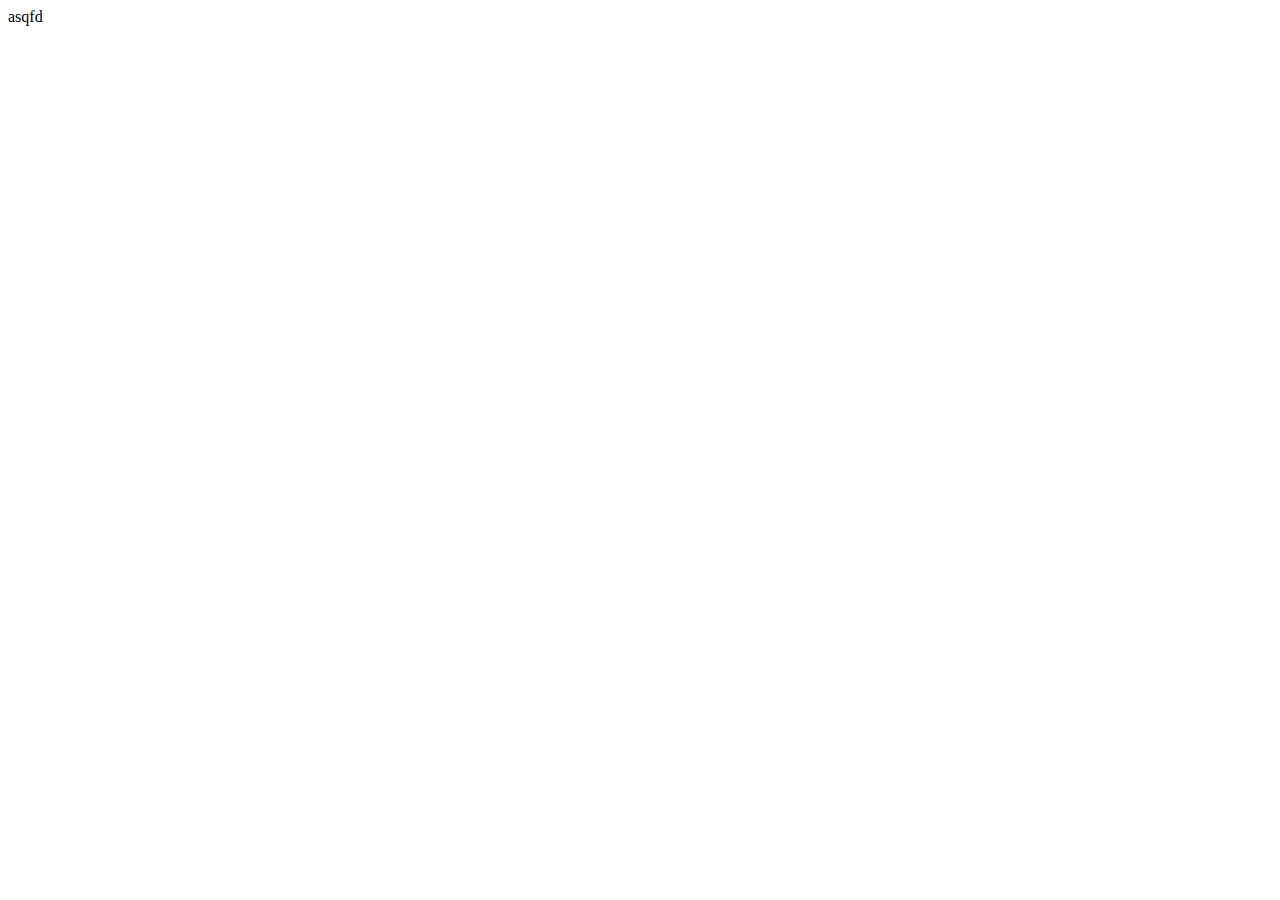
==== index.html @ 35cf6152 "登陆页完成" ====
<!DOCTYPE html>
<html lang="en">
  <head>
    <meta charset="UTF-8" />
    <meta name="viewport" content="width=device-width, initial-scale=1.0" />
    <title>Document</title>
  </head>
  <body>
    asqfd
  </body>
</html>
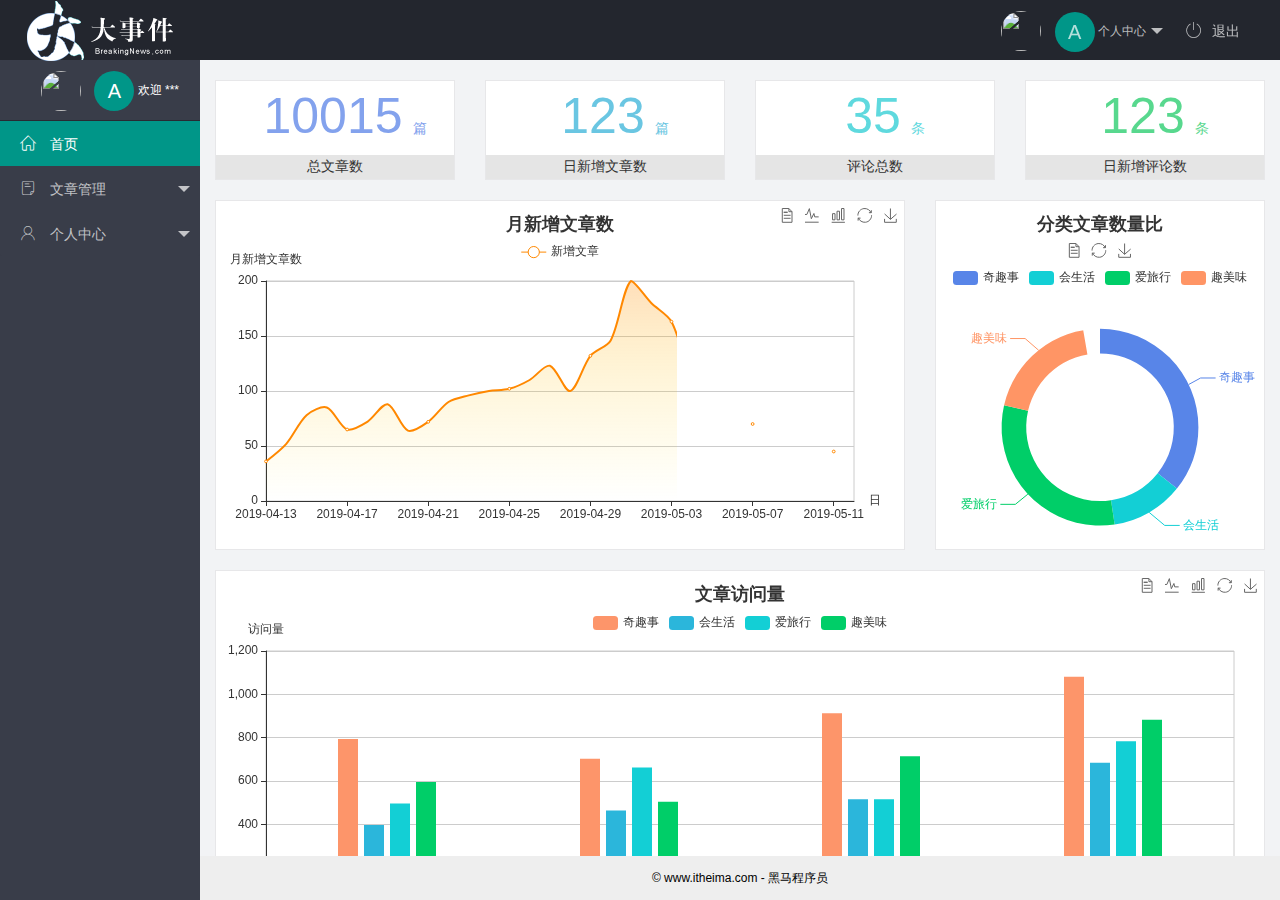
==== commit 93f00e22: "完成首页及退出" ====
--- a/index.html
+++ b/index.html
@@ -4,8 +4,133 @@
     <meta charset="UTF-8" />
     <meta name="viewport" content="width=device-width, initial-scale=1.0" />
     <title>Document</title>
+    <link rel="stylesheet" href="/assets/lib/layui/css/layui.css" />
+    <link rel="stylesheet" href="/assets/fonts/iconfont.css" />
+
+    <link rel="stylesheet" href="/assets/css/index.css" />
   </head>
-  <body>
-    asqfd
+  <body class="layui-layout-body">
+    <div class="layui-layout layui-layout-admin">
+      <div class="layui-header">
+        <div class="layui-logo">
+          <img src="/assets/images/logo.png" alt="" />
+        </div>
+        <!-- 头部区域（可配合layui已有的水平导航） -->
+
+        <ul class="layui-nav layui-layout-right">
+          <li class="layui-nav-item">
+            <a href="javascript:;" class="userinfo">
+              <!-- 头像 -->
+              <img src="http://t.cn/RCzsdCq" class="layui-nav-img" />
+              <span class="text-avatar"> A </span>
+
+              个人中心
+            </a>
+            <dl class="layui-nav-child">
+              <dd><a href="">基本资料</a></dd>
+              <dd><a href="">安全设置</a></dd>
+            </dl>
+          </li>
+          <li class="layui-nav-item">
+            <a href="javascript:;" id="btn-logout">
+              <span class="iconfont icon-tuichu"></span>退出</a
+            >
+          </li>
+        </ul>
+      </div>
+
+      <div class="layui-side layui-bg-black">
+        <div class="layui-side-scroll">
+          <!-- 左侧导航区域（可配合layui已有的垂直导航） 
+        layui-nav-itemed
+        -->
+          <!-- 头像 -->
+          <div class="userinfo">
+            <img src="http://t.cn/RCzsdCq" class="layui-nav-img" />
+            <span class="text-avatar">A</span>
+            <span id="welcome">欢迎 ***</span>
+          </div>
+
+          <ul class="layui-nav layui-nav-tree" lay-shrink="all">
+            <li class="layui-nav-item layui-this">
+              <a class="" href="/home/dashboard.html" target="fm">
+                <span class="iconfont icon-home"></span>
+                首页</a
+              >
+            </li>
+            <li class="layui-nav-item">
+              <a href="javascript:;">
+                <span class="iconfont icon-16"></span>
+                文章管理</a
+              >
+
+              <!-- 
+<i class="layui-icon layui-icon-app"></i>   
+
+
+             -->
+              <dl class="layui-nav-child">
+                <dd>
+                  <a href="javascript:;"
+                    ><i class="layui-icon layui-icon-app"></i> 文章类别</a
+                  >
+                </dd>
+                <dd>
+                  <a href="javascript:;"
+                    ><i class="layui-icon layui-icon-app"></i> 文章列表</a
+                  >
+                </dd>
+                <dd>
+                  <a href="javascript:;"
+                    ><i class="layui-icon layui-icon-app"></i> 发表文章</a
+                  >
+                </dd>
+              </dl>
+            </li>
+
+            <li class="layui-nav-item">
+              <a href="javascript:;">
+                <span class="iconfont icon-user"></span>
+                个人中心</a
+              >
+              <dl class="layui-nav-child">
+                <dd>
+                  <a href="javascript:;"
+                    ><i class="layui-icon layui-icon-app"></i> 基本资料</a
+                  >
+                </dd>
+                <dd>
+                  <a href="javascript:;"
+                    ><i class="layui-icon layui-icon-app"></i> 更换头像</a
+                  >
+                </dd>
+                <dd>
+                  <a href="javascript:;"
+                    ><i class="layui-icon layui-icon-app"></i> 重置密码</a
+                  >
+                </dd>
+              </dl>
+            </li>
+          </ul>
+        </div>
+      </div>
+
+      <div class="layui-body">
+        <!-- 内容主体区域 -->
+        <!-- <div style="padding: 15px">内容主体区域</div> -->
+        <iframe name="fm" src="/home/dashboard.html" frameborder="0"></iframe>
+      </div>
+
+      <div class="layui-footer">
+        <!-- 底部固定区域 -->
+        © www.itheima.com - 黑马程序员
+      </div>
+    </div>
+    <script src="/assets/lib/jquery.js"></script>
+
+    <script src="/assets/lib/layui/layui.all.js"></script>
+
+    <script src="./assets/js/uitls.js"></script>
+    <script src="./assets/js/index.js"></script>
   </body>
 </html>
--- a/assets/lib/layui/css/layui.css
+++ b/assets/lib/layui/css/layui.css
@@ -0,0 +1,2 @@
+/** layui-v2.5.6 MIT License By https://www.layui.com */
+ .layui-inline,img{display:inline-block;vertical-align:middle}h1,h2,h3,h4,h5,h6{font-weight:400}.layui-edge,.layui-header,.layui-inline,.layui-main{position:relative}.layui-body,.layui-edge,.layui-elip{overflow:hidden}.layui-btn,.layui-edge,.layui-inline,img{vertical-align:middle}.layui-btn,.layui-disabled,.layui-icon,.layui-unselect{-moz-user-select:none;-webkit-user-select:none;-ms-user-select:none}.layui-elip,.layui-form-checkbox span,.layui-form-pane .layui-form-label{text-overflow:ellipsis;white-space:nowrap}.layui-breadcrumb,.layui-tree-btnGroup{visibility:hidden}blockquote,body,button,dd,div,dl,dt,form,h1,h2,h3,h4,h5,h6,input,li,ol,p,pre,td,textarea,th,ul{margin:0;padding:0;-webkit-tap-highlight-color:rgba(0,0,0,0)}a:active,a:hover{outline:0}img{border:none}li{list-style:none}table{border-collapse:collapse;border-spacing:0}h4,h5,h6{font-size:100%}button,input,optgroup,option,select,textarea{font-family:inherit;font-size:inherit;font-style:inherit;font-weight:inherit;outline:0}pre{white-space:pre-wrap;white-space:-moz-pre-wrap;white-space:-pre-wrap;white-space:-o-pre-wrap;word-wrap:break-word}body{line-height:24px;font:14px Helvetica Neue,Helvetica,PingFang SC,Tahoma,Arial,sans-serif}hr{height:1px;margin:10px 0;border:0;clear:both}a{color:#333;text-decoration:none}a:hover{color:#777}a cite{font-style:normal;*cursor:pointer}.layui-border-box,.layui-border-box *{box-sizing:border-box}.layui-box,.layui-box *{box-sizing:content-box}.layui-clear{clear:both;*zoom:1}.layui-clear:after{content:'\20';clear:both;*zoom:1;display:block;height:0}.layui-inline{*display:inline;*zoom:1}.layui-edge{display:inline-block;width:0;height:0;border-width:6px;border-style:dashed;border-color:transparent}.layui-edge-top{top:-4px;border-bottom-color:#999;border-bottom-style:solid}.layui-edge-right{border-left-color:#999;border-left-style:solid}.layui-edge-bottom{top:2px;border-top-color:#999;border-top-style:solid}.layui-edge-left{border-right-color:#999;border-right-style:solid}.layui-disabled,.layui-disabled:hover{color:#d2d2d2!important;cursor:not-allowed!important}.layui-circle{border-radius:100%}.layui-show{display:block!important}.layui-hide{display:none!important}@font-face{font-family:layui-icon;src:url(../font/iconfont.eot?v=256);src:url(../font/iconfont.eot?v=256#iefix) format('embedded-opentype'),url(../font/iconfont.woff2?v=256) format('woff2'),url(../font/iconfont.woff?v=256) format('woff'),url(../font/iconfont.ttf?v=256) format('truetype'),url(../font/iconfont.svg?v=256#layui-icon) format('svg')}.layui-icon{font-family:layui-icon!important;font-size:16px;font-style:normal;-webkit-font-smoothing:antialiased;-moz-osx-font-smoothing:grayscale}.layui-icon-reply-fill:before{content:"\e611"}.layui-icon-set-fill:before{content:"\e614"}.layui-icon-menu-fill:before{content:"\e60f"}.layui-icon-search:before{content:"\e615"}.layui-icon-share:before{content:"\e641"}.layui-icon-set-sm:before{content:"\e620"}.layui-icon-engine:before{content:"\e628"}.layui-icon-close:before{content:"\1006"}.layui-icon-close-fill:before{content:"\1007"}.layui-icon-chart-screen:before{content:"\e629"}.layui-icon-star:before{content:"\e600"}.layui-icon-circle-dot:before{content:"\e617"}.layui-icon-chat:before{content:"\e606"}.layui-icon-release:before{content:"\e609"}.layui-icon-list:before{content:"\e60a"}.layui-icon-chart:before{content:"\e62c"}.layui-icon-ok-circle:before{content:"\1005"}.layui-icon-layim-theme:before{content:"\e61b"}.layui-icon-table:before{content:"\e62d"}.layui-icon-right:before{content:"\e602"}.layui-icon-left:before{content:"\e603"}.layui-icon-cart-simple:before{content:"\e698"}.layui-icon-face-cry:before{content:"\e69c"}.layui-icon-face-smile:before{content:"\e6af"}.layui-icon-survey:before{content:"\e6b2"}.layui-icon-tree:before{content:"\e62e"}.layui-icon-ie:before{content:"\e7bb"}.layui-icon-upload-circle:before{content:"\e62f"}.layui-icon-add-circle:before{content:"\e61f"}.layui-icon-download-circle:before{content:"\e601"}.layui-icon-templeate-1:before{content:"\e630"}.layui-icon-util:before{content:"\e631"}.layui-icon-face-surprised:before{content:"\e664"}.layui-icon-edit:before{content:"\e642"}.layui-icon-speaker:before{content:"\e645"}.layui-icon-down:before{content:"\e61a"}.layui-icon-file:before{content:"\e621"}.layui-icon-layouts:before{content:"\e632"}.layui-icon-rate-half:before{content:"\e6c9"}.layui-icon-add-circle-fine:before{content:"\e608"}.layui-icon-prev-circle:before{content:"\e633"}.layui-icon-read:before{content:"\e705"}.layui-icon-404:before{content:"\e61c"}.layui-icon-carousel:before{content:"\e634"}.layui-icon-help:before{content:"\e607"}.layui-icon-code-circle:before{content:"\e635"}.layui-icon-windows:before{content:"\e67f"}.layui-icon-water:before{content:"\e636"}.layui-icon-username:before{content:"\e66f"}.layui-icon-find-fill:before{content:"\e670"}.layui-icon-about:before{content:"\e60b"}.layui-icon-location:before{content:"\e715"}.layui-icon-up:before{content:"\e619"}.layui-icon-pause:before{content:"\e651"}.layui-icon-date:before{content:"\e637"}.layui-icon-layim-uploadfile:before{content:"\e61d"}.layui-icon-delete:before{content:"\e640"}.layui-icon-play:before{content:"\e652"}.layui-icon-top:before{content:"\e604"}.layui-icon-firefox:before{content:"\e686"}.layui-icon-friends:before{content:"\e612"}.layui-icon-refresh-3:before{content:"\e9aa"}.layui-icon-ok:before{content:"\e605"}.layui-icon-layer:before{content:"\e638"}.layui-icon-face-smile-fine:before{content:"\e60c"}.layui-icon-dollar:before{content:"\e659"}.layui-icon-group:before{content:"\e613"}.layui-icon-layim-download:before{content:"\e61e"}.layui-icon-picture-fine:before{content:"\e60d"}.layui-icon-link:before{content:"\e64c"}.layui-icon-diamond:before{content:"\e735"}.layui-icon-log:before{content:"\e60e"}.layui-icon-key:before{content:"\e683"}.layui-icon-rate-solid:before{content:"\e67a"}.layui-icon-fonts-del:before{content:"\e64f"}.layui-icon-unlink:before{content:"\e64d"}.layui-icon-fonts-clear:before{content:"\e639"}.layui-icon-triangle-r:before{content:"\e623"}.layui-icon-circle:before{content:"\e63f"}.layui-icon-radio:before{content:"\e643"}.layui-icon-align-center:before{content:"\e647"}.layui-icon-align-right:before{content:"\e648"}.layui-icon-align-left:before{content:"\e649"}.layui-icon-loading-1:before{content:"\e63e"}.layui-icon-return:before{content:"\e65c"}.layui-icon-fonts-strong:before{content:"\e62b"}.layui-icon-upload:before{content:"\e67c"}.layui-icon-dialogue:before{content:"\e63a"}.layui-icon-video:before{content:"\e6ed"}.layui-icon-headset:before{content:"\e6fc"}.layui-icon-cellphone-fine:before{content:"\e63b"}.layui-icon-add-1:before{content:"\e654"}.layui-icon-face-smile-b:before{content:"\e650"}.layui-icon-fonts-html:before{content:"\e64b"}.layui-icon-screen-full:before{content:"\e622"}.layui-icon-form:before{content:"\e63c"}.layui-icon-cart:before{content:"\e657"}.layui-icon-camera-fill:before{content:"\e65d"}.layui-icon-tabs:before{content:"\e62a"}.layui-icon-heart-fill:before{content:"\e68f"}.layui-icon-fonts-code:before{content:"\e64e"}.layui-icon-ios:before{content:"\e680"}.layui-icon-at:before{content:"\e687"}.layui-icon-fire:before{content:"\e756"}.layui-icon-set:before{content:"\e716"}.layui-icon-fonts-u:before{content:"\e646"}.layui-icon-triangle-d:before{content:"\e625"}.layui-icon-tips:before{content:"\e702"}.layui-icon-picture:before{content:"\e64a"}.layui-icon-more-vertical:before{content:"\e671"}.layui-icon-bluetooth:before{content:"\e689"}.layui-icon-flag:before{content:"\e66c"}.layui-icon-loading:before{content:"\e63d"}.layui-icon-fonts-i:before{content:"\e644"}.layui-icon-refresh-1:before{content:"\e666"}.layui-icon-rmb:before{content:"\e65e"}.layui-icon-addition:before{content:"\e624"}.layui-icon-home:before{content:"\e68e"}.layui-icon-time:before{content:"\e68d"}.layui-icon-user:before{content:"\e770"}.layui-icon-notice:before{content:"\e667"}.layui-icon-chrome:before{content:"\e68a"}.layui-icon-edge:before{content:"\e68b"}.layui-icon-login-weibo:before{content:"\e675"}.layui-icon-voice:before{content:"\e688"}.layui-icon-upload-drag:before{content:"\e681"}.layui-icon-login-qq:before{content:"\e676"}.layui-icon-snowflake:before{content:"\e6b1"}.layui-icon-heart:before{content:"\e68c"}.layui-icon-logout:before{content:"\e682"}.layui-icon-file-b:before{content:"\e655"}.layui-icon-template:before{content:"\e663"}.layui-icon-transfer:before{content:"\e691"}.layui-icon-auz:before{content:"\e672"}.layui-icon-console:before{content:"\e665"}.layui-icon-app:before{content:"\e653"}.layui-icon-prev:before{content:"\e65a"}.layui-icon-website:before{content:"\e7ae"}.layui-icon-next:before{content:"\e65b"}.layui-icon-component:before{content:"\e857"}.layui-icon-android:before{content:"\e684"}.layui-icon-more:before{content:"\e65f"}.layui-icon-login-wechat:before{content:"\e677"}.layui-icon-shrink-right:before{content:"\e668"}.layui-icon-spread-left:before{content:"\e66b"}.layui-icon-camera:before{content:"\e660"}.layui-icon-note:before{content:"\e66e"}.layui-icon-refresh:before{content:"\e669"}.layui-icon-female:before{content:"\e661"}.layui-icon-male:before{content:"\e662"}.layui-icon-screen-restore:before{content:"\e758"}.layui-icon-password:before{content:"\e673"}.layui-icon-senior:before{content:"\e674"}.layui-icon-theme:before{content:"\e66a"}.layui-icon-tread:before{content:"\e6c5"}.layui-icon-praise:before{content:"\e6c6"}.layui-icon-star-fill:before{content:"\e658"}.layui-icon-rate:before{content:"\e67b"}.layui-icon-template-1:before{content:"\e656"}.layui-icon-vercode:before{content:"\e679"}.layui-icon-service:before{content:"\e626"}.layui-icon-cellphone:before{content:"\e678"}.layui-icon-print:before{content:"\e66d"}.layui-icon-cols:before{content:"\e610"}.layui-icon-wifi:before{content:"\e7e0"}.layui-icon-export:before{content:"\e67d"}.layui-icon-rss:before{content:"\e808"}.layui-icon-slider:before{content:"\e714"}.layui-icon-email:before{content:"\e618"}.layui-icon-subtraction:before{content:"\e67e"}.layui-icon-mike:before{content:"\e6dc"}.layui-icon-light:before{content:"\e748"}.layui-icon-gift:before{content:"\e627"}.layui-icon-mute:before{content:"\e685"}.layui-icon-reduce-circle:before{content:"\e616"}.layui-icon-music:before{content:"\e690"}.layui-main{width:1140px;margin:0 auto}.layui-header{z-index:1000;height:60px}.layui-header a:hover{transition:all .5s;-webkit-transition:all .5s}.layui-side{position:fixed;left:0;top:0;bottom:0;z-index:999;width:200px;overflow-x:hidden}.layui-side-scroll{position:relative;width:220px;height:100%;overflow-x:hidden}.layui-body{position:absolute;left:200px;right:0;top:0;bottom:0;z-index:998;width:auto;overflow-y:auto;box-sizing:border-box}.layui-layout-body{overflow:hidden}.layui-layout-admin .layui-header{background-color:#23262E}.layui-layout-admin .layui-side{top:60px;width:200px;overflow-x:hidden}.layui-layout-admin .layui-body{position:fixed;top:60px;bottom:44px}.layui-layout-admin .layui-main{width:auto;margin:0 15px}.layui-layout-admin .layui-footer{position:fixed;left:200px;right:0;bottom:0;height:44px;line-height:44px;padding:0 15px;background-color:#eee}.layui-layout-admin .layui-logo{position:absolute;left:0;top:0;width:200px;height:100%;line-height:60px;text-align:center;color:#009688;font-size:16px}.layui-layout-admin .layui-header .layui-nav{background:0 0}.layui-layout-left{position:absolute!important;left:200px;top:0}.layui-layout-right{position:absolute!important;right:0;top:0}.layui-container{position:relative;margin:0 auto;padding:0 15px;box-sizing:border-box}.layui-fluid{position:relative;margin:0 auto;padding:0 15px}.layui-row:after,.layui-row:before{content:'';display:block;clear:both}.layui-col-lg1,.layui-col-lg10,.layui-col-lg11,.layui-col-lg12,.layui-col-lg2,.layui-col-lg3,.layui-col-lg4,.layui-col-lg5,.layui-col-lg6,.layui-col-lg7,.layui-col-lg8,.layui-col-lg9,.layui-col-md1,.layui-col-md10,.layui-col-md11,.layui-col-md12,.layui-col-md2,.layui-col-md3,.layui-col-md4,.layui-col-md5,.layui-col-md6,.layui-col-md7,.layui-col-md8,.layui-col-md9,.layui-col-sm1,.layui-col-sm10,.layui-col-sm11,.layui-col-sm12,.layui-col-sm2,.layui-col-sm3,.layui-col-sm4,.layui-col-sm5,.layui-col-sm6,.layui-col-sm7,.layui-col-sm8,.layui-col-sm9,.layui-col-xs1,.layui-col-xs10,.layui-col-xs11,.layui-col-xs12,.layui-col-xs2,.layui-col-xs3,.layui-col-xs4,.layui-col-xs5,.layui-col-xs6,.layui-col-xs7,.layui-col-xs8,.layui-col-xs9{position:relative;display:block;box-sizing:border-box}.layui-col-xs1,.layui-col-xs10,.layui-col-xs11,.layui-col-xs12,.layui-col-xs2,.layui-col-xs3,.layui-col-xs4,.layui-col-xs5,.layui-col-xs6,.layui-col-xs7,.layui-col-xs8,.layui-col-xs9{float:left}.layui-col-xs1{width:8.33333333%}.layui-col-xs2{width:16.66666667%}.layui-col-xs3{width:25%}.layui-col-xs4{width:33.33333333%}.layui-col-xs5{width:41.66666667%}.layui-col-xs6{width:50%}.layui-col-xs7{width:58.33333333%}.layui-col-xs8{width:66.66666667%}.layui-col-xs9{width:75%}.layui-col-xs10{width:83.33333333%}.layui-col-xs11{width:91.66666667%}.layui-col-xs12{width:100%}.layui-col-xs-offset1{margin-left:8.33333333%}.layui-col-xs-offset2{margin-left:16.66666667%}.layui-col-xs-offset3{margin-left:25%}.layui-col-xs-offset4{margin-left:33.33333333%}.layui-col-xs-offset5{margin-left:41.66666667%}.layui-col-xs-offset6{margin-left:50%}.layui-col-xs-offset7{margin-left:58.33333333%}.layui-col-xs-offset8{margin-left:66.66666667%}.layui-col-xs-offset9{margin-left:75%}.layui-col-xs-offset10{margin-left:83.33333333%}.layui-col-xs-offset11{margin-left:91.66666667%}.layui-col-xs-offset12{margin-left:100%}@media screen and (max-width:768px){.layui-hide-xs{display:none!important}.layui-show-xs-block{display:block!important}.layui-show-xs-inline{display:inline!important}.layui-show-xs-inline-block{display:inline-block!important}}@media screen and (min-width:768px){.layui-container{width:750px}.layui-hide-sm{display:none!important}.layui-show-sm-block{display:block!important}.layui-show-sm-inline{display:inline!important}.layui-show-sm-inline-block{display:inline-block!important}.layui-col-sm1,.layui-col-sm10,.layui-col-sm11,.layui-col-sm12,.layui-col-sm2,.layui-col-sm3,.layui-col-sm4,.layui-col-sm5,.layui-col-sm6,.layui-col-sm7,.layui-col-sm8,.layui-col-sm9{float:left}.layui-col-sm1{width:8.33333333%}.layui-col-sm2{width:16.66666667%}.layui-col-sm3{width:25%}.layui-col-sm4{width:33.33333333%}.layui-col-sm5{width:41.66666667%}.layui-col-sm6{width:50%}.layui-col-sm7{width:58.33333333%}.layui-col-sm8{width:66.66666667%}.layui-col-sm9{width:75%}.layui-col-sm10{width:83.33333333%}.layui-col-sm11{width:91.66666667%}.layui-col-sm12{width:100%}.layui-col-sm-offset1{margin-left:8.33333333%}.layui-col-sm-offset2{margin-left:16.66666667%}.layui-col-sm-offset3{margin-left:25%}.layui-col-sm-offset4{margin-left:33.33333333%}.layui-col-sm-offset5{margin-left:41.66666667%}.layui-col-sm-offset6{margin-left:50%}.layui-col-sm-offset7{margin-left:58.33333333%}.layui-col-sm-offset8{margin-left:66.66666667%}.layui-col-sm-offset9{margin-left:75%}.layui-col-sm-offset10{margin-left:83.33333333%}.layui-col-sm-offset11{margin-left:91.66666667%}.layui-col-sm-offset12{margin-left:100%}}@media screen and (min-width:992px){.layui-container{width:970px}.layui-hide-md{display:none!important}.layui-show-md-block{display:block!important}.layui-show-md-inline{display:inline!important}.layui-show-md-inline-block{display:inline-block!important}.layui-col-md1,.layui-col-md10,.layui-col-md11,.layui-col-md12,.layui-col-md2,.layui-col-md3,.layui-col-md4,.layui-col-md5,.layui-col-md6,.layui-col-md7,.layui-col-md8,.layui-col-md9{float:left}.layui-col-md1{width:8.33333333%}.layui-col-md2{width:16.66666667%}.layui-col-md3{width:25%}.layui-col-md4{width:33.33333333%}.layui-col-md5{width:41.66666667%}.layui-col-md6{width:50%}.layui-col-md7{width:58.33333333%}.layui-col-md8{width:66.66666667%}.layui-col-md9{width:75%}.layui-col-md10{width:83.33333333%}.layui-col-md11{width:91.66666667%}.layui-col-md12{width:100%}.layui-col-md-offset1{margin-left:8.33333333%}.layui-col-md-offset2{margin-left:16.66666667%}.layui-col-md-offset3{margin-left:25%}.layui-col-md-offset4{margin-left:33.33333333%}.layui-col-md-offset5{margin-left:41.66666667%}.layui-col-md-offset6{margin-left:50%}.layui-col-md-offset7{margin-left:58.33333333%}.layui-col-md-offset8{margin-left:66.66666667%}.layui-col-md-offset9{margin-left:75%}.layui-col-md-offset10{margin-left:83.33333333%}.layui-col-md-offset11{margin-left:91.66666667%}.layui-col-md-offset12{margin-left:100%}}@media screen and (min-width:1200px){.layui-container{width:1170px}.layui-hide-lg{display:none!important}.layui-show-lg-block{display:block!important}.layui-show-lg-inline{display:inline!important}.layui-show-lg-inline-block{display:inline-block!important}.layui-col-lg1,.layui-col-lg10,.layui-col-lg11,.layui-col-lg12,.layui-col-lg2,.layui-col-lg3,.layui-col-lg4,.layui-col-lg5,.layui-col-lg6,.layui-col-lg7,.layui-col-lg8,.layui-col-lg9{float:left}.layui-col-lg1{width:8.33333333%}.layui-col-lg2{width:16.66666667%}.layui-col-lg3{width:25%}.layui-col-lg4{width:33.33333333%}.layui-col-lg5{width:41.66666667%}.layui-col-lg6{width:50%}.layui-col-lg7{width:58.33333333%}.layui-col-lg8{width:66.66666667%}.layui-col-lg9{width:75%}.layui-col-lg10{width:83.33333333%}.layui-col-lg11{width:91.66666667%}.layui-col-lg12{width:100%}.layui-col-lg-offset1{margin-left:8.33333333%}.layui-col-lg-offset2{margin-left:16.66666667%}.layui-col-lg-offset3{margin-left:25%}.layui-col-lg-offset4{margin-left:33.33333333%}.layui-col-lg-offset5{margin-left:41.66666667%}.layui-col-lg-offset6{margin-left:50%}.layui-col-lg-offset7{margin-left:58.33333333%}.layui-col-lg-offset8{margin-left:66.66666667%}.layui-col-lg-offset9{margin-left:75%}.layui-col-lg-offset10{margin-left:83.33333333%}.layui-col-lg-offset11{margin-left:91.66666667%}.layui-col-lg-offset12{margin-left:100%}}.layui-col-space1{margin:-.5px}.layui-col-space1>*{padding:.5px}.layui-col-space2{margin:-1px}.layui-col-space2>*{padding:1px}.layui-col-space4{margin:-2px}.layui-col-space4>*{padding:2px}.layui-col-space5{margin:-2.5px}.layui-col-space5>*{padding:2.5px}.layui-col-space6{margin:-3px}.layui-col-space6>*{padding:3px}.layui-col-space8{margin:-4px}.layui-col-space8>*{padding:4px}.layui-col-space10{margin:-5px}.layui-col-space10>*{padding:5px}.layui-col-space12{margin:-6px}.layui-col-space12>*{padding:6px}.layui-col-space14{margin:-7px}.layui-col-space14>*{padding:7px}.layui-col-space15{margin:-7.5px}.layui-col-space15>*{padding:7.5px}.layui-col-space16{margin:-8px}.layui-col-space16>*{padding:8px}.layui-col-space18{margin:-9px}.layui-col-space18>*{padding:9px}.layui-col-space20{margin:-10px}.layui-col-space20>*{padding:10px}.layui-col-space22{margin:-11px}.layui-col-space22>*{padding:11px}.layui-col-space24{margin:-12px}.layui-col-space24>*{padding:12px}.layui-col-space25{margin:-12.5px}.layui-col-space25>*{padding:12.5px}.layui-col-space26{margin:-13px}.layui-col-space26>*{padding:13px}.layui-col-space28{margin:-14px}.layui-col-space28>*{padding:14px}.layui-col-space30{margin:-15px}.layui-col-space30>*{padding:15px}.layui-btn,.layui-input,.layui-select,.layui-textarea,.layui-upload-button{outline:0;-webkit-appearance:none;transition:all .3s;-webkit-transition:all .3s;box-sizing:border-box}.layui-elem-quote{margin-bottom:10px;padding:15px;line-height:22px;border-left:5px solid #009688;border-radius:0 2px 2px 0;background-color:#f2f2f2}.layui-quote-nm{border-style:solid;border-width:1px 1px 1px 5px;background:0 0}.layui-elem-field{margin-bottom:10px;padding:0;border-width:1px;border-style:solid}.layui-elem-field legend{margin-left:20px;padding:0 10px;font-size:20px;font-weight:300}.layui-field-title{margin:10px 0 20px;border-width:1px 0 0}.layui-field-box{padding:10px 15px}.layui-field-title .layui-field-box{padding:10px 0}.layui-progress{position:relative;height:6px;border-radius:20px;background-color:#e2e2e2}.layui-progress-bar{position:absolute;left:0;top:0;width:0;max-width:100%;height:6px;border-radius:20px;text-align:right;background-color:#5FB878;transition:all .3s;-webkit-transition:all .3s}.layui-progress-big,.layui-progress-big .layui-progress-bar{height:18px;line-height:18px}.layui-progress-text{position:relative;top:-20px;line-height:18px;font-size:12px;color:#666}.layui-progress-big .layui-progress-text{position:static;padding:0 10px;color:#fff}.layui-collapse{border-width:1px;border-style:solid;border-radius:2px}.layui-colla-content,.layui-colla-item{border-top-width:1px;border-top-style:solid}.layui-colla-item:first-child{border-top:none}.layui-colla-title{position:relative;height:42px;line-height:42px;padding:0 15px 0 35px;color:#333;background-color:#f2f2f2;cursor:pointer;font-size:14px;overflow:hidden}.layui-colla-content{display:none;padding:10px 15px;line-height:22px;color:#666}.layui-colla-icon{position:absolute;left:15px;top:0;font-size:14px}.layui-card{margin-bottom:15px;border-radius:2px;background-color:#fff;box-shadow:0 1px 2px 0 rgba(0,0,0,.05)}.layui-card:last-child{margin-bottom:0}.layui-card-header{position:relative;height:42px;line-height:42px;padding:0 15px;border-bottom:1px solid #f6f6f6;color:#333;border-radius:2px 2px 0 0;font-size:14px}.layui-bg-black,.layui-bg-blue,.layui-bg-cyan,.layui-bg-green,.layui-bg-orange,.layui-bg-red{color:#fff!important}.layui-card-body{position:relative;padding:10px 15px;line-height:24px}.layui-card-body[pad15]{padding:15px}.layui-card-body[pad20]{padding:20px}.layui-card-body .layui-table{margin:5px 0}.layui-card .layui-tab{margin:0}.layui-panel-window{position:relative;padding:15px;border-radius:0;border-top:5px solid #E6E6E6;background-color:#fff}.layui-auxiliar-moving{position:fixed;left:0;right:0;top:0;bottom:0;width:100%;height:100%;background:0 0;z-index:9999999999}.layui-form-label,.layui-form-mid,.layui-form-select,.layui-input-block,.layui-input-inline,.layui-textarea{position:relative}.layui-bg-red{background-color:#FF5722!important}.layui-bg-orange{background-color:#FFB800!important}.layui-bg-green{background-color:#009688!important}.layui-bg-cyan{background-color:#2F4056!important}.layui-bg-blue{background-color:#1E9FFF!important}.layui-bg-black{background-color:#393D49!important}.layui-bg-gray{background-color:#eee!important;color:#666!important}.layui-badge-rim,.layui-colla-content,.layui-colla-item,.layui-collapse,.layui-elem-field,.layui-form-pane .layui-form-item[pane],.layui-form-pane .layui-form-label,.layui-input,.layui-layedit,.layui-layedit-tool,.layui-quote-nm,.layui-select,.layui-tab-bar,.layui-tab-card,.layui-tab-title,.layui-tab-title .layui-this:after,.layui-textarea{border-color:#e6e6e6}.layui-timeline-item:before,hr{background-color:#e6e6e6}.layui-text{line-height:22px;font-size:14px;color:#666}.layui-text h1,.layui-text h2,.layui-text h3{font-weight:500;color:#333}.layui-text h1{font-size:30px}.layui-text h2{font-size:24px}.layui-text h3{font-size:18px}.layui-text a:not(.layui-btn){color:#01AAED}.layui-text a:not(.layui-btn):hover{text-decoration:underline}.layui-text ul{padding:5px 0 5px 15px}.layui-text ul li{margin-top:5px;list-style-type:disc}.layui-text em,.layui-word-aux{color:#999!important;padding:0 5px!important}.layui-btn{display:inline-block;height:38px;line-height:38px;padding:0 18px;background-color:#009688;color:#fff;white-space:nowrap;text-align:center;font-size:14px;border:none;border-radius:2px;cursor:pointer}.layui-btn:hover{opacity:.8;filter:alpha(opacity=80);color:#fff}.layui-btn:active{opacity:1;filter:alpha(opacity=100)}.layui-btn+.layui-btn{margin-left:10px}.layui-btn-container{font-size:0}.layui-btn-container .layui-btn{margin-right:10px;margin-bottom:10px}.layui-btn-container .layui-btn+.layui-btn{margin-left:0}.layui-table .layui-btn-container .layui-btn{margin-bottom:9px}.layui-btn-radius{border-radius:100px}.layui-btn .layui-icon{margin-right:3px;font-size:18px;vertical-align:bottom;vertical-align:middle\9}.layui-btn-primary{border:1px solid #C9C9C9;background-color:#fff;color:#555}.layui-btn-primary:hover{border-color:#009688;color:#333}.layui-btn-normal{background-color:#1E9FFF}.layui-btn-warm{background-color:#FFB800}.layui-btn-danger{background-color:#FF5722}.layui-btn-checked{background-color:#5FB878}.layui-btn-disabled,.layui-btn-disabled:active,.layui-btn-disabled:hover{border:1px solid #e6e6e6;background-color:#FBFBFB;color:#C9C9C9;cursor:not-allowed;opacity:1}.layui-btn-lg{height:44px;line-height:44px;padding:0 25px;font-size:16px}.layui-btn-sm{height:30px;line-height:30px;padding:0 10px;font-size:12px}.layui-btn-sm i{font-size:16px!important}.layui-btn-xs{height:22px;line-height:22px;padding:0 5px;font-size:12px}.layui-btn-xs i{font-size:14px!important}.layui-btn-group{display:inline-block;vertical-align:middle;font-size:0}.layui-btn-group .layui-btn{margin-left:0!important;margin-right:0!important;border-left:1px solid rgba(255,255,255,.5);border-radius:0}.layui-btn-group .layui-btn-primary{border-left:none}.layui-btn-group .layui-btn-primary:hover{border-color:#C9C9C9;color:#009688}.layui-btn-group .layui-btn:first-child{border-left:none;border-radius:2px 0 0 2px}.layui-btn-group .layui-btn-primary:first-child{border-left:1px solid #c9c9c9}.layui-btn-group .layui-btn:last-child{border-radius:0 2px 2px 0}.layui-btn-group .layui-btn+.layui-btn{margin-left:0}.layui-btn-group+.layui-btn-group{margin-left:10px}.layui-btn-fluid{width:100%}.layui-input,.layui-select,.layui-textarea{height:38px;line-height:1.3;line-height:38px\9;border-width:1px;border-style:solid;background-color:#fff;border-radius:2px}.layui-input::-webkit-input-placeholder,.layui-select::-webkit-input-placeholder,.layui-textarea::-webkit-input-placeholder{line-height:1.3}.layui-input,.layui-textarea{display:block;width:100%;padding-left:10px}.layui-input:hover,.layui-textarea:hover{border-color:#D2D2D2!important}.layui-input:focus,.layui-textarea:focus{border-color:#C9C9C9!important}.layui-textarea{min-height:100px;height:auto;line-height:20px;padding:6px 10px;resize:vertical}.layui-select{padding:0 10px}.layui-form input[type=checkbox],.layui-form input[type=radio],.layui-form select{display:none}.layui-form [lay-ignore]{display:initial}.layui-form-item{margin-bottom:15px;clear:both;*zoom:1}.layui-form-item:after{content:'\20';clear:both;*zoom:1;display:block;height:0}.layui-form-label{float:left;display:block;padding:9px 15px;width:80px;font-weight:400;line-height:20px;text-align:right}.layui-form-label-col{display:block;float:none;padding:9px 0;line-height:20px;text-align:left}.layui-form-item .layui-inline{margin-bottom:5px;margin-right:10px}.layui-input-block{margin-left:110px;min-height:36px}.layui-input-inline{display:inline-block;vertical-align:middle}.layui-form-item .layui-input-inline{float:left;width:190px;margin-right:10px}.layui-form-text .layui-input-inline{width:auto}.layui-form-mid{float:left;display:block;padding:9px 0!important;line-height:20px;margin-right:10px}.layui-form-danger+.layui-form-select .layui-input,.layui-form-danger:focus{border-color:#FF5722!important}.layui-form-select .layui-input{padding-right:30px;cursor:pointer}.layui-form-select .layui-edge{position:absolute;right:10px;top:50%;margin-top:-3px;cursor:pointer;border-width:6px;border-top-color:#c2c2c2;border-top-style:solid;transition:all .3s;-webkit-transition:all .3s}.layui-form-select dl{display:none;position:absolute;left:0;top:42px;padding:5px 0;z-index:899;min-width:100%;border:1px solid #d2d2d2;max-height:300px;overflow-y:auto;background-color:#fff;border-radius:2px;box-shadow:0 2px 4px rgba(0,0,0,.12);box-sizing:border-box}.layui-form-select dl dd,.layui-form-select dl dt{padding:0 10px;line-height:36px;white-space:nowrap;overflow:hidden;text-overflow:ellipsis}.layui-form-select dl dt{font-size:12px;color:#999}.layui-form-select dl dd{cursor:pointer}.layui-form-select dl dd:hover{background-color:#f2f2f2;-webkit-transition:.5s all;transition:.5s all}.layui-form-select .layui-select-group dd{padding-left:20px}.layui-form-select dl dd.layui-select-tips{padding-left:10px!important;color:#999}.layui-form-select dl dd.layui-this{background-color:#5FB878;color:#fff}.layui-form-checkbox,.layui-form-select dl dd.layui-disabled{background-color:#fff}.layui-form-selected dl{display:block}.layui-form-checkbox,.layui-form-checkbox *,.layui-form-switch{display:inline-block;vertical-align:middle}.layui-form-selected .layui-edge{margin-top:-9px;-webkit-transform:rotate(180deg);transform:rotate(180deg);margin-top:-3px\9}:root .layui-form-selected .layui-edge{margin-top:-9px\0/IE9}.layui-form-selectup dl{top:auto;bottom:42px}.layui-select-none{margin:5px 0;text-align:center;color:#999}.layui-select-disabled .layui-disabled{border-color:#eee!important}.layui-select-disabled .layui-edge{border-top-color:#d2d2d2}.layui-form-checkbox{position:relative;height:30px;line-height:30px;margin-right:10px;padding-right:30px;cursor:pointer;font-size:0;-webkit-transition:.1s linear;transition:.1s linear;box-sizing:border-box}.layui-form-checkbox span{padding:0 10px;height:100%;font-size:14px;border-radius:2px 0 0 2px;background-color:#d2d2d2;color:#fff;overflow:hidden}.layui-form-checkbox:hover span{background-color:#c2c2c2}.layui-form-checkbox i{position:absolute;right:0;top:0;width:30px;height:28px;border:1px solid #d2d2d2;border-left:none;border-radius:0 2px 2px 0;color:#fff;font-size:20px;text-align:center}.layui-form-checkbox:hover i{border-color:#c2c2c2;color:#c2c2c2}.layui-form-checked,.layui-form-checked:hover{border-color:#5FB878}.layui-form-checked span,.layui-form-checked:hover span{background-color:#5FB878}.layui-form-checked i,.layui-form-checked:hover i{color:#5FB878}.layui-form-item .layui-form-checkbox{margin-top:4px}.layui-form-checkbox[lay-skin=primary]{height:auto!important;line-height:normal!important;min-width:18px;min-height:18px;border:none!important;margin-right:0;padding-left:28px;padding-right:0;background:0 0}.layui-form-checkbox[lay-skin=primary] span{padding-left:0;padding-right:15px;line-height:18px;background:0 0;color:#666}.layui-form-checkbox[lay-skin=primary] i{right:auto;left:0;width:16px;height:16px;line-height:16px;border:1px solid #d2d2d2;font-size:12px;border-radius:2px;background-color:#fff;-webkit-transition:.1s linear;transition:.1s linear}.layui-form-checkbox[lay-skin=primary]:hover i{border-color:#5FB878;color:#fff}.layui-form-checked[lay-skin=primary] i{border-color:#5FB878!important;background-color:#5FB878;color:#fff}.layui-checkbox-disbaled[lay-skin=primary] span{background:0 0!important;color:#c2c2c2}.layui-checkbox-disbaled[lay-skin=primary]:hover i{border-color:#d2d2d2}.layui-form-item .layui-form-checkbox[lay-skin=primary]{margin-top:10px}.layui-form-switch{position:relative;height:22px;line-height:22px;min-width:35px;padding:0 5px;margin-top:8px;border:1px solid #d2d2d2;border-radius:20px;cursor:pointer;background-color:#fff;-webkit-transition:.1s linear;transition:.1s linear}.layui-form-switch i{position:absolute;left:5px;top:3px;width:16px;height:16px;border-radius:20px;background-color:#d2d2d2;-webkit-transition:.1s linear;transition:.1s linear}.layui-form-switch em{position:relative;top:0;width:25px;margin-left:21px;padding:0!important;text-align:center!important;color:#999!important;font-style:normal!important;font-size:12px}.layui-form-onswitch{border-color:#5FB878;background-color:#5FB878}.layui-checkbox-disbaled,.layui-checkbox-disbaled i{border-color:#e2e2e2!important}.layui-form-onswitch i{left:100%;margin-left:-21px;background-color:#fff}.layui-form-onswitch em{margin-left:5px;margin-right:21px;color:#fff!important}.layui-checkbox-disbaled span{background-color:#e2e2e2!important}.layui-checkbox-disbaled:hover i{color:#fff!important}[lay-radio]{display:none}.layui-form-radio,.layui-form-radio *{display:inline-block;vertical-align:middle}.layui-form-radio{line-height:28px;margin:6px 10px 0 0;padding-right:10px;cursor:pointer;font-size:0}.layui-form-radio *{font-size:14px}.layui-form-radio>i{margin-right:8px;font-size:22px;color:#c2c2c2}.layui-form-radio>i:hover,.layui-form-radioed>i{color:#5FB878}.layui-radio-disbaled>i{color:#e2e2e2!important}.layui-form-pane .layui-form-label{width:110px;padding:8px 15px;height:38px;line-height:20px;border-width:1px;border-style:solid;border-radius:2px 0 0 2px;text-align:center;background-color:#FBFBFB;overflow:hidden;box-sizing:border-box}.layui-form-pane .layui-input-inline{margin-left:-1px}.layui-form-pane .layui-input-block{margin-left:110px;left:-1px}.layui-form-pane .layui-input{border-radius:0 2px 2px 0}.layui-form-pane .layui-form-text .layui-form-label{float:none;width:100%;border-radius:2px;box-sizing:border-box;text-align:left}.layui-form-pane .layui-form-text .layui-input-inline{display:block;margin:0;top:-1px;clear:both}.layui-form-pane .layui-form-text .layui-input-block{margin:0;left:0;top:-1px}.layui-form-pane .layui-form-text .layui-textarea{min-height:100px;border-radius:0 0 2px 2px}.layui-form-pane .layui-form-checkbox{margin:4px 0 4px 10px}.layui-form-pane .layui-form-radio,.layui-form-pane .layui-form-switch{margin-top:6px;margin-left:10px}.layui-form-pane .layui-form-item[pane]{position:relative;border-width:1px;border-style:solid}.layui-form-pane .layui-form-item[pane] .layui-form-label{position:absolute;left:0;top:0;height:100%;border-width:0 1px 0 0}.layui-form-pane .layui-form-item[pane] .layui-input-inline{margin-left:110px}@media screen and (max-width:450px){.layui-form-item .layui-form-label{text-overflow:ellipsis;overflow:hidden;white-space:nowrap}.layui-form-item .layui-inline{display:block;margin-right:0;margin-bottom:20px;clear:both}.layui-form-item .layui-inline:after{content:'\20';clear:both;display:block;height:0}.layui-form-item .layui-input-inline{display:block;float:none;left:-3px;width:auto;margin:0 0 10px 112px}.layui-form-item .layui-input-inline+.layui-form-mid{margin-left:110px;top:-5px;padding:0}.layui-form-item .layui-form-checkbox{margin-right:5px;margin-bottom:5px}}.layui-layedit{border-width:1px;border-style:solid;border-radius:2px}.layui-layedit-tool{padding:3px 5px;border-bottom-width:1px;border-bottom-style:solid;font-size:0}.layedit-tool-fixed{position:fixed;top:0;border-top:1px solid #e2e2e2}.layui-layedit-tool .layedit-tool-mid,.layui-layedit-tool .layui-icon{display:inline-block;vertical-align:middle;text-align:center;font-size:14px}.layui-layedit-tool .layui-icon{position:relative;width:32px;height:30px;line-height:30px;margin:3px 5px;color:#777;cursor:pointer;border-radius:2px}.layui-layedit-tool .layui-icon:hover{color:#393D49}.layui-layedit-tool .layui-icon:active{color:#000}.layui-layedit-tool .layedit-tool-active{background-color:#e2e2e2;color:#000}.layui-layedit-tool .layui-disabled,.layui-layedit-tool .layui-disabled:hover{color:#d2d2d2;cursor:not-allowed}.layui-layedit-tool .layedit-tool-mid{width:1px;height:18px;margin:0 10px;background-color:#d2d2d2}.layedit-tool-html{width:50px!important;font-size:30px!important}.layedit-tool-b,.layedit-tool-code,.layedit-tool-help{font-size:16px!important}.layedit-tool-d,.layedit-tool-face,.layedit-tool-image,.layedit-tool-unlink{font-size:18px!important}.layedit-tool-image input{position:absolute;font-size:0;left:0;top:0;width:100%;height:100%;opacity:.01;filter:Alpha(opacity=1);cursor:pointer}.layui-layedit-iframe iframe{display:block;width:100%}#LAY_layedit_code{overflow:hidden}.layui-laypage{display:inline-block;*display:inline;*zoom:1;vertical-align:middle;margin:10px 0;font-size:0}.layui-laypage>a:first-child,.layui-laypage>a:first-child em{border-radius:2px 0 0 2px}.layui-laypage>a:last-child,.layui-laypage>a:last-child em{border-radius:0 2px 2px 0}.layui-laypage>:first-child{margin-left:0!important}.layui-laypage>:last-child{margin-right:0!important}.layui-laypage a,.layui-laypage button,.layui-laypage input,.layui-laypage select,.layui-laypage span{border:1px solid #e2e2e2}.layui-laypage a,.layui-laypage span{display:inline-block;*display:inline;*zoom:1;vertical-align:middle;padding:0 15px;height:28px;line-height:28px;margin:0 -1px 5px 0;background-color:#fff;color:#333;font-size:12px}.layui-flow-more a *,.layui-laypage input,.layui-table-view select[lay-ignore]{display:inline-block}.layui-laypage a:hover{color:#009688}.layui-laypage em{font-style:normal}.layui-laypage .layui-laypage-spr{color:#999;font-weight:700}.layui-laypage a{text-decoration:none}.layui-laypage .layui-laypage-curr{position:relative}.layui-laypage .layui-laypage-curr em{position:relative;color:#fff}.layui-laypage .layui-laypage-curr .layui-laypage-em{position:absolute;left:-1px;top:-1px;padding:1px;width:100%;height:100%;background-color:#009688}.layui-laypage-em{border-radius:2px}.layui-laypage-next em,.layui-laypage-prev em{font-family:Sim sun;font-size:16px}.layui-laypage .layui-laypage-count,.layui-laypage .layui-laypage-limits,.layui-laypage .layui-laypage-refresh,.layui-laypage .layui-laypage-skip{margin-left:10px;margin-right:10px;padding:0;border:none}.layui-laypage .layui-laypage-limits,.layui-laypage .layui-laypage-refresh{vertical-align:top}.layui-laypage .layui-laypage-refresh i{font-size:18px;cursor:pointer}.layui-laypage select{height:22px;padding:3px;border-radius:2px;cursor:pointer}.layui-laypage .layui-laypage-skip{height:30px;line-height:30px;color:#999}.layui-laypage button,.layui-laypage input{height:30px;line-height:30px;border-radius:2px;vertical-align:top;background-color:#fff;box-sizing:border-box}.layui-laypage input{width:40px;margin:0 10px;padding:0 3px;text-align:center}.layui-laypage input:focus,.layui-laypage select:focus{border-color:#009688!important}.layui-laypage button{margin-left:10px;padding:0 10px;cursor:pointer}.layui-table,.layui-table-view{margin:10px 0}.layui-flow-more{margin:10px 0;text-align:center;color:#999;font-size:14px}.layui-flow-more a{height:32px;line-height:32px}.layui-flow-more a *{vertical-align:top}.layui-flow-more a cite{padding:0 20px;border-radius:3px;background-color:#eee;color:#333;font-style:normal}.layui-flow-more a cite:hover{opacity:.8}.layui-flow-more a i{font-size:30px;color:#737383}.layui-table{width:100%;background-color:#fff;color:#666}.layui-table tr{transition:all .3s;-webkit-transition:all .3s}.layui-table th{text-align:left;font-weight:400}.layui-table tbody tr:hover,.layui-table thead tr,.layui-table-click,.layui-table-header,.layui-table-hover,.layui-table-mend,.layui-table-patch,.layui-table-tool,.layui-table-total,.layui-table-total tr,.layui-table[lay-even] tr:nth-child(even){background-color:#f2f2f2}.layui-table td,.layui-table th,.layui-table-col-set,.layui-table-fixed-r,.layui-table-grid-down,.layui-table-header,.layui-table-page,.layui-table-tips-main,.layui-table-tool,.layui-table-total,.layui-table-view,.layui-table[lay-skin=line],.layui-table[lay-skin=row]{border-width:1px;border-style:solid;border-color:#e6e6e6}.layui-table td,.layui-table th{position:relative;padding:9px 15px;min-height:20px;line-height:20px;font-size:14px}.layui-table[lay-skin=line] td,.layui-table[lay-skin=line] th{border-width:0 0 1px}.layui-table[lay-skin=row] td,.layui-table[lay-skin=row] th{border-width:0 1px 0 0}.layui-table[lay-skin=nob] td,.layui-table[lay-skin=nob] th{border:none}.layui-table img{max-width:100px}.layui-table[lay-size=lg] td,.layui-table[lay-size=lg] th{padding:15px 30px}.layui-table-view .layui-table[lay-size=lg] .layui-table-cell{height:40px;line-height:40px}.layui-table[lay-size=sm] td,.layui-table[lay-size=sm] th{font-size:12px;padding:5px 10px}.layui-table-view .layui-table[lay-size=sm] .layui-table-cell{height:20px;line-height:20px}.layui-table[lay-data]{display:none}.layui-table-box{position:relative;overflow:hidden}.layui-table-view .layui-table{position:relative;width:auto;margin:0}.layui-table-view .layui-table[lay-skin=line]{border-width:0 1px 0 0}.layui-table-view .layui-table[lay-skin=row]{border-width:0 0 1px}.layui-table-view .layui-table td,.layui-table-view .layui-table th{padding:5px 0;border-top:none;border-left:none}.layui-table-view .layui-table th.layui-unselect .layui-table-cell span{cursor:pointer}.layui-table-view .layui-table td{cursor:default}.layui-table-view .layui-table td[data-edit=text]{cursor:text}.layui-table-view .layui-form-checkbox[lay-skin=primary] i{width:18px;height:18px}.layui-table-view .layui-form-radio{line-height:0;padding:0}.layui-table-view .layui-form-radio>i{margin:0;font-size:20px}.layui-table-init{position:absolute;left:0;top:0;width:100%;height:100%;text-align:center;z-index:110}.layui-table-init .layui-icon{position:absolute;left:50%;top:50%;margin:-15px 0 0 -15px;font-size:30px;color:#c2c2c2}.layui-table-header{border-width:0 0 1px;overflow:hidden}.layui-table-header .layui-table{margin-bottom:-1px}.layui-table-tool .layui-inline[lay-event]{position:relative;width:26px;height:26px;padding:5px;line-height:16px;margin-right:10px;text-align:center;color:#333;border:1px solid #ccc;cursor:pointer;-webkit-transition:.5s all;transition:.5s all}.layui-table-tool .layui-inline[lay-event]:hover{border:1px solid #999}.layui-table-tool-temp{padding-right:120px}.layui-table-tool-self{position:absolute;right:17px;top:10px}.layui-table-tool .layui-table-tool-self .layui-inline[lay-event]{margin:0 0 0 10px}.layui-table-tool-panel{position:absolute;top:29px;left:-1px;padding:5px 0;min-width:150px;min-height:40px;border:1px solid #d2d2d2;text-align:left;overflow-y:auto;background-color:#fff;box-shadow:0 2px 4px rgba(0,0,0,.12)}.layui-table-cell,.layui-table-tool-panel li{overflow:hidden;text-overflow:ellipsis;white-space:nowrap}.layui-table-tool-panel li{padding:0 10px;line-height:30px;-webkit-transition:.5s all;transition:.5s all}.layui-table-tool-panel li .layui-form-checkbox[lay-skin=primary]{width:100%;padding-left:28px}.layui-table-tool-panel li:hover{background-color:#f2f2f2}.layui-table-tool-panel li .layui-form-checkbox[lay-skin=primary] i{position:absolute;left:0;top:0}.layui-table-tool-panel li .layui-form-checkbox[lay-skin=primary] span{padding:0}.layui-table-tool .layui-table-tool-self .layui-table-tool-panel{left:auto;right:-1px}.layui-table-col-set{position:absolute;right:0;top:0;width:20px;height:100%;border-width:0 0 0 1px;background-color:#fff}.layui-table-sort{width:10px;height:20px;margin-left:5px;cursor:pointer!important}.layui-table-sort .layui-edge{position:absolute;left:5px;border-width:5px}.layui-table-sort .layui-table-sort-asc{top:3px;border-top:none;border-bottom-style:solid;border-bottom-color:#b2b2b2}.layui-table-sort .layui-table-sort-asc:hover{border-bottom-color:#666}.layui-table-sort .layui-table-sort-desc{bottom:5px;border-bottom:none;border-top-style:solid;border-top-color:#b2b2b2}.layui-table-sort .layui-table-sort-desc:hover{border-top-color:#666}.layui-table-sort[lay-sort=asc] .layui-table-sort-asc{border-bottom-color:#000}.layui-table-sort[lay-sort=desc] .layui-table-sort-desc{border-top-color:#000}.layui-table-cell{height:28px;line-height:28px;padding:0 15px;position:relative;box-sizing:border-box}.layui-table-cell .layui-form-checkbox[lay-skin=primary]{top:-1px;padding:0}.layui-table-cell .layui-table-link{color:#01AAED}.laytable-cell-checkbox,.laytable-cell-numbers,.laytable-cell-radio,.laytable-cell-space{padding:0;text-align:center}.layui-table-body{position:relative;overflow:auto;margin-right:-1px;margin-bottom:-1px}.layui-table-body .layui-none{line-height:26px;padding:15px;text-align:center;color:#999}.layui-table-fixed{position:absolute;left:0;top:0;z-index:101}.layui-table-fixed .layui-table-body{overflow:hidden}.layui-table-fixed-l{box-shadow:0 -1px 8px rgba(0,0,0,.08)}.layui-table-fixed-r{left:auto;right:-1px;border-width:0 0 0 1px;box-shadow:-1px 0 8px rgba(0,0,0,.08)}.layui-table-fixed-r .layui-table-header{position:relative;overflow:visible}.layui-table-mend{position:absolute;right:-49px;top:0;height:100%;width:50px}.layui-table-tool{position:relative;z-index:890;width:100%;min-height:50px;line-height:30px;padding:10px 15px;border-width:0 0 1px}.layui-table-tool .layui-btn-container{margin-bottom:-10px}.layui-table-page,.layui-table-total{border-width:1px 0 0;margin-bottom:-1px;overflow:hidden}.layui-table-page{position:relative;width:100%;padding:7px 7px 0;height:41px;font-size:12px;white-space:nowrap}.layui-table-page>div{height:26px}.layui-table-page .layui-laypage{margin:0}.layui-table-page .layui-laypage a,.layui-table-page .layui-laypage span{height:26px;line-height:26px;margin-bottom:10px;border:none;background:0 0}.layui-table-page .layui-laypage a,.layui-table-page .layui-laypage span.layui-laypage-curr{padding:0 12px}.layui-table-page .layui-laypage span{margin-left:0;padding:0}.layui-table-page .layui-laypage .layui-laypage-prev{margin-left:-7px!important}.layui-table-page .layui-laypage .layui-laypage-curr .layui-laypage-em{left:0;top:0;padding:0}.layui-table-page .layui-laypage button,.layui-table-page .layui-laypage input{height:26px;line-height:26px}.layui-table-page .layui-laypage input{width:40px}.layui-table-page .layui-laypage button{padding:0 10px}.layui-table-page select{height:18px}.layui-table-patch .layui-table-cell{padding:0;width:30px}.layui-table-edit{position:absolute;left:0;top:0;width:100%;height:100%;padding:0 14px 1px;border-radius:0;box-shadow:1px 1px 20px rgba(0,0,0,.15)}.layui-table-edit:focus{border-color:#5FB878!important}select.layui-table-edit{padding:0 0 0 10px;border-color:#C9C9C9}.layui-table-view .layui-form-checkbox,.layui-table-view .layui-form-radio,.layui-table-view .layui-form-switch{top:0;margin:0;box-sizing:content-box}.layui-table-view .layui-form-checkbox{top:-1px;height:26px;line-height:26px}.layui-table-view .layui-form-checkbox i{height:26px}.layui-table-grid .layui-table-cell{overflow:visible}.layui-table-grid-down{position:absolute;top:0;right:0;width:26px;height:100%;padding:5px 0;border-width:0 0 0 1px;text-align:center;background-color:#fff;color:#999;cursor:pointer}.layui-table-grid-down .layui-icon{position:absolute;top:50%;left:50%;margin:-8px 0 0 -8px}.layui-table-grid-down:hover{background-color:#fbfbfb}body .layui-table-tips .layui-layer-content{background:0 0;padding:0;box-shadow:0 1px 6px rgba(0,0,0,.12)}.layui-table-tips-main{margin:-44px 0 0 -1px;max-height:150px;padding:8px 15px;font-size:14px;overflow-y:scroll;background-color:#fff;color:#666}.layui-table-tips-c{position:absolute;right:-3px;top:-13px;width:20px;height:20px;padding:3px;cursor:pointer;background-color:#666;border-radius:50%;color:#fff}.layui-table-tips-c:hover{background-color:#777}.layui-table-tips-c:before{position:relative;right:-2px}.layui-upload-file{display:none!important;opacity:.01;filter:Alpha(opacity=1)}.layui-upload-drag,.layui-upload-form,.layui-upload-wrap{display:inline-block}.layui-upload-list{margin:10px 0}.layui-upload-choose{padding:0 10px;color:#999}.layui-upload-drag{position:relative;padding:30px;border:1px dashed #e2e2e2;background-color:#fff;text-align:center;cursor:pointer;color:#999}.layui-upload-drag .layui-icon{font-size:50px;color:#009688}.layui-upload-drag[lay-over]{border-color:#009688}.layui-upload-iframe{position:absolute;width:0;height:0;border:0;visibility:hidden}.layui-upload-wrap{position:relative;vertical-align:middle}.layui-upload-wrap .layui-upload-file{display:block!important;position:absolute;left:0;top:0;z-index:10;font-size:100px;width:100%;height:100%;opacity:.01;filter:Alpha(opacity=1);cursor:pointer}.layui-transfer-active,.layui-transfer-box{display:inline-block;vertical-align:middle}.layui-transfer-box,.layui-transfer-header,.layui-transfer-search{border-width:0;border-style:solid;border-color:#e6e6e6}.layui-transfer-box{position:relative;border-width:1px;width:200px;height:360px;border-radius:2px;background-color:#fff}.layui-transfer-box .layui-form-checkbox{width:100%;margin:0!important}.layui-transfer-header{height:38px;line-height:38px;padding:0 10px;border-bottom-width:1px}.layui-transfer-search{position:relative;padding:10px;border-bottom-width:1px}.layui-transfer-search .layui-input{height:32px;padding-left:30px;font-size:12px}.layui-transfer-search .layui-icon-search{position:absolute;left:20px;top:50%;margin-top:-8px;color:#666}.layui-transfer-active{margin:0 15px}.layui-transfer-active .layui-btn{display:block;margin:0;padding:0 15px;background-color:#5FB878;border-color:#5FB878;color:#fff}.layui-transfer-active .layui-btn-disabled{background-color:#FBFBFB;border-color:#e6e6e6;color:#C9C9C9}.layui-transfer-active .layui-btn:first-child{margin-bottom:15px}.layui-transfer-active .layui-btn .layui-icon{margin:0;font-size:14px!important}.layui-transfer-data{padding:5px 0;overflow:auto}.layui-transfer-data li{height:32px;line-height:32px;padding:0 10px}.layui-transfer-data li:hover{background-color:#f2f2f2;transition:.5s all}.layui-transfer-data .layui-none{padding:15px 10px;text-align:center;color:#999}.layui-nav{position:relative;padding:0 20px;background-color:#393D49;color:#fff;border-radius:2px;font-size:0;box-sizing:border-box}.layui-nav *{font-size:14px}.layui-nav .layui-nav-item{position:relative;display:inline-block;*display:inline;*zoom:1;vertical-align:middle;line-height:60px}.layui-nav .layui-nav-item a{display:block;padding:0 20px;color:#fff;color:rgba(255,255,255,.7);transition:all .3s;-webkit-transition:all .3s}.layui-nav .layui-this:after,.layui-nav-bar,.layui-nav-tree .layui-nav-itemed:after{position:absolute;left:0;top:0;width:0;height:5px;background-color:#5FB878;transition:all .2s;-webkit-transition:all .2s}.layui-nav-bar{z-index:1000}.layui-nav .layui-nav-item a:hover,.layui-nav .layui-this a{color:#fff}.layui-nav .layui-this:after{content:'';top:auto;bottom:0;width:100%}.layui-nav-img{width:30px;height:30px;margin-right:10px;border-radius:50%}.layui-nav .layui-nav-more{content:'';width:0;height:0;border-style:solid dashed dashed;border-color:#fff transparent transparent;overflow:hidden;cursor:pointer;transition:all .2s;-webkit-transition:all .2s;position:absolute;top:50%;right:3px;margin-top:-3px;border-width:6px;border-top-color:rgba(255,255,255,.7)}.layui-nav .layui-nav-mored,.layui-nav-itemed>a .layui-nav-more{margin-top:-9px;border-style:dashed dashed solid;border-color:transparent transparent #fff}.layui-nav-child{display:none;position:absolute;left:0;top:65px;min-width:100%;line-height:36px;padding:5px 0;box-shadow:0 2px 4px rgba(0,0,0,.12);border:1px solid #d2d2d2;background-color:#fff;z-index:100;border-radius:2px;white-space:nowrap}.layui-nav .layui-nav-child a{color:#333}.layui-nav .layui-nav-child a:hover{background-color:#f2f2f2;color:#000}.layui-nav-child dd{position:relative}.layui-nav .layui-nav-child dd.layui-this a,.layui-nav-child dd.layui-this{background-color:#5FB878;color:#fff}.layui-nav-child dd.layui-this:after{display:none}.layui-nav-tree{width:200px;padding:0}.layui-nav-tree .layui-nav-item{display:block;width:100%;line-height:45px}.layui-nav-tree .layui-nav-item a{position:relative;height:45px;line-height:45px;text-overflow:ellipsis;overflow:hidden;white-space:nowrap}.layui-nav-tree .layui-nav-item a:hover{background-color:#4E5465}.layui-nav-tree .layui-nav-bar{width:5px;height:0;background-color:#009688}.layui-nav-tree .layui-nav-child dd.layui-this,.layui-nav-tree .layui-nav-child dd.layui-this a,.layui-nav-tree .layui-this,.layui-nav-tree .layui-this>a,.layui-nav-tree .layui-this>a:hover{background-color:#009688;color:#fff}.layui-nav-tree .layui-this:after{display:none}.layui-nav-itemed>a,.layui-nav-tree .layui-nav-title a,.layui-nav-tree .layui-nav-title a:hover{color:#fff!important}.layui-nav-tree .layui-nav-child{position:relative;z-index:0;top:0;border:none;box-shadow:none}.layui-nav-tree .layui-nav-child a{height:40px;line-height:40px;color:#fff;color:rgba(255,255,255,.7)}.layui-nav-tree .layui-nav-child,.layui-nav-tree .layui-nav-child a:hover{background:0 0;color:#fff}.layui-nav-tree .layui-nav-more{right:10px}.layui-nav-itemed>.layui-nav-child{display:block;padding:0;background-color:rgba(0,0,0,.3)!important}.layui-nav-itemed>.layui-nav-child>.layui-this>.layui-nav-child{display:block}.layui-nav-side{position:fixed;top:0;bottom:0;left:0;overflow-x:hidden;z-index:999}.layui-bg-blue .layui-nav-bar,.layui-bg-blue .layui-nav-itemed:after,.layui-bg-blue .layui-this:after{background-color:#93D1FF}.layui-bg-blue .layui-nav-child dd.layui-this{background-color:#1E9FFF}.layui-bg-blue .layui-nav-itemed>a,.layui-nav-tree.layui-bg-blue .layui-nav-title a,.layui-nav-tree.layui-bg-blue .layui-nav-title a:hover{background-color:#007DDB!important}.layui-breadcrumb{font-size:0}.layui-breadcrumb>*{font-size:14px}.layui-breadcrumb a{color:#999!important}.layui-breadcrumb a:hover{color:#5FB878!important}.layui-breadcrumb a cite{color:#666;font-style:normal}.layui-breadcrumb span[lay-separator]{margin:0 10px;color:#999}.layui-tab{margin:10px 0;text-align:left!important}.layui-tab[overflow]>.layui-tab-title{overflow:hidden}.layui-tab-title{position:relative;left:0;height:40px;white-space:nowrap;font-size:0;border-bottom-width:1px;border-bottom-style:solid;transition:all .2s;-webkit-transition:all .2s}.layui-tab-title li{display:inline-block;*display:inline;*zoom:1;vertical-align:middle;font-size:14px;transition:all .2s;-webkit-transition:all .2s;position:relative;line-height:40px;min-width:65px;padding:0 15px;text-align:center;cursor:pointer}.layui-tab-title li a{display:block}.layui-tab-title .layui-this{color:#000}.layui-tab-title .layui-this:after{position:absolute;left:0;top:0;content:'';width:100%;height:41px;border-width:1px;border-style:solid;border-bottom-color:#fff;border-radius:2px 2px 0 0;box-sizing:border-box;pointer-events:none}.layui-tab-bar{position:absolute;right:0;top:0;z-index:10;width:30px;height:39px;line-height:39px;border-width:1px;border-style:solid;border-radius:2px;text-align:center;background-color:#fff;cursor:pointer}.layui-tab-bar .layui-icon{position:relative;display:inline-block;top:3px;transition:all .3s;-webkit-transition:all .3s}.layui-tab-item{display:none}.layui-tab-more{padding-right:30px;height:auto!important;white-space:normal!important}.layui-tab-more li.layui-this:after{border-bottom-color:#e2e2e2;border-radius:2px}.layui-tab-more .layui-tab-bar .layui-icon{top:-2px;top:3px\9;-webkit-transform:rotate(180deg);transform:rotate(180deg)}:root .layui-tab-more .layui-tab-bar .layui-icon{top:-2px\0/IE9}.layui-tab-content{padding:10px}.layui-tab-title li .layui-tab-close{position:relative;display:inline-block;width:18px;height:18px;line-height:20px;margin-left:8px;top:1px;text-align:center;font-size:14px;color:#c2c2c2;transition:all .2s;-webkit-transition:all .2s}.layui-tab-title li .layui-tab-close:hover{border-radius:2px;background-color:#FF5722;color:#fff}.layui-tab-brief>.layui-tab-title .layui-this{color:#009688}.layui-tab-brief>.layui-tab-more li.layui-this:after,.layui-tab-brief>.layui-tab-title .layui-this:after{border:none;border-radius:0;border-bottom:2px solid #5FB878}.layui-tab-brief[overflow]>.layui-tab-title .layui-this:after{top:-1px}.layui-tab-card{border-width:1px;border-style:solid;border-radius:2px;box-shadow:0 2px 5px 0 rgba(0,0,0,.1)}.layui-tab-card>.layui-tab-title{background-color:#f2f2f2}.layui-tab-card>.layui-tab-title li{margin-right:-1px;margin-left:-1px}.layui-tab-card>.layui-tab-title .layui-this{background-color:#fff}.layui-tab-card>.layui-tab-title .layui-this:after{border-top:none;border-width:1px;border-bottom-color:#fff}.layui-tab-card>.layui-tab-title .layui-tab-bar{height:40px;line-height:40px;border-radius:0;border-top:none;border-right:none}.layui-tab-card>.layui-tab-more .layui-this{background:0 0;color:#5FB878}.layui-tab-card>.layui-tab-more .layui-this:after{border:none}.layui-timeline{padding-left:5px}.layui-timeline-item{position:relative;padding-bottom:20px}.layui-timeline-axis{position:absolute;left:-5px;top:0;z-index:10;width:20px;height:20px;line-height:20px;background-color:#fff;color:#5FB878;border-radius:50%;text-align:center;cursor:pointer}.layui-timeline-axis:hover{color:#FF5722}.layui-timeline-item:before{content:'';position:absolute;left:5px;top:0;z-index:0;width:1px;height:100%}.layui-timeline-item:last-child:before{display:none}.layui-timeline-item:first-child:before{display:block}.layui-timeline-content{padding-left:25px}.layui-timeline-title{position:relative;margin-bottom:10px}.layui-badge,.layui-badge-dot,.layui-badge-rim{position:relative;display:inline-block;padding:0 6px;font-size:12px;text-align:center;background-color:#FF5722;color:#fff;border-radius:2px}.layui-badge{height:18px;line-height:18px}.layui-badge-dot{width:8px;height:8px;padding:0;border-radius:50%}.layui-badge-rim{height:18px;line-height:18px;border-width:1px;border-style:solid;background-color:#fff;color:#666}.layui-btn .layui-badge,.layui-btn .layui-badge-dot{margin-left:5px}.layui-nav .layui-badge,.layui-nav .layui-badge-dot{position:absolute;top:50%;margin:-8px 6px 0}.layui-tab-title .layui-badge,.layui-tab-title .layui-badge-dot{left:5px;top:-2px}.layui-carousel{position:relative;left:0;top:0;background-color:#f8f8f8}.layui-carousel>[carousel-item]{position:relative;width:100%;height:100%;overflow:hidden}.layui-carousel>[carousel-item]:before{position:absolute;content:'\e63d';left:50%;top:50%;width:100px;line-height:20px;margin:-10px 0 0 -50px;text-align:center;color:#c2c2c2;font-family:layui-icon!important;font-size:30px;font-style:normal;-webkit-font-smoothing:antialiased;-moz-osx-font-smoothing:grayscale}.layui-carousel>[carousel-item]>*{display:none;position:absolute;left:0;top:0;width:100%;height:100%;background-color:#f8f8f8;transition-duration:.3s;-webkit-transition-duration:.3s}.layui-carousel-updown>*{-webkit-transition:.3s ease-in-out up;transition:.3s ease-in-out up}.layui-carousel-arrow{display:none\9;opacity:0;position:absolute;left:10px;top:50%;margin-top:-18px;width:36px;height:36px;line-height:36px;text-align:center;font-size:20px;border:0;border-radius:50%;background-color:rgba(0,0,0,.2);color:#fff;-webkit-transition-duration:.3s;transition-duration:.3s;cursor:pointer}.layui-carousel-arrow[lay-type=add]{left:auto!important;right:10px}.layui-carousel:hover .layui-carousel-arrow[lay-type=add],.layui-carousel[lay-arrow=always] .layui-carousel-arrow[lay-type=add]{right:20px}.layui-carousel[lay-arrow=always] .layui-carousel-arrow{opacity:1;left:20px}.layui-carousel[lay-arrow=none] .layui-carousel-arrow{display:none}.layui-carousel-arrow:hover,.layui-carousel-ind ul:hover{background-color:rgba(0,0,0,.35)}.layui-carousel:hover .layui-carousel-arrow{display:block\9;opacity:1;left:20px}.layui-carousel-ind{position:relative;top:-35px;width:100%;line-height:0!important;text-align:center;font-size:0}.layui-carousel[lay-indicator=outside]{margin-bottom:30px}.layui-carousel[lay-indicator=outside] .layui-carousel-ind{top:10px}.layui-carousel[lay-indicator=outside] .layui-carousel-ind ul{background-color:rgba(0,0,0,.5)}.layui-carousel[lay-indicator=none] .layui-carousel-ind{display:none}.layui-carousel-ind ul{display:inline-block;padding:5px;background-color:rgba(0,0,0,.2);border-radius:10px;-webkit-transition-duration:.3s;transition-duration:.3s}.layui-carousel-ind li{display:inline-block;width:10px;height:10px;margin:0 3px;font-size:14px;background-color:#e2e2e2;background-color:rgba(255,255,255,.5);border-radius:50%;cursor:pointer;-webkit-transition-duration:.3s;transition-duration:.3s}.layui-carousel-ind li:hover{background-color:rgba(255,255,255,.7)}.layui-carousel-ind li.layui-this{background-color:#fff}.layui-carousel>[carousel-item]>.layui-carousel-next,.layui-carousel>[carousel-item]>.layui-carousel-prev,.layui-carousel>[carousel-item]>.layui-this{display:block}.layui-carousel>[carousel-item]>.layui-this{left:0}.layui-carousel>[carousel-item]>.layui-carousel-prev{left:-100%}.layui-carousel>[carousel-item]>.layui-carousel-next{left:100%}.layui-carousel>[carousel-item]>.layui-carousel-next.layui-carousel-left,.layui-carousel>[carousel-item]>.layui-carousel-prev.layui-carousel-right{left:0}.layui-carousel>[carousel-item]>.layui-this.layui-carousel-left{left:-100%}.layui-carousel>[carousel-item]>.layui-this.layui-carousel-right{left:100%}.layui-carousel[lay-anim=updown] .layui-carousel-arrow{left:50%!important;top:20px;margin:0 0 0 -18px}.layui-carousel[lay-anim=updown]>[carousel-item]>*,.layui-carousel[lay-anim=fade]>[carousel-item]>*{left:0!important}.layui-carousel[lay-anim=updown] .layui-carousel-arrow[lay-type=add]{top:auto!important;bottom:20px}.layui-carousel[lay-anim=updown] .layui-carousel-ind{position:absolute;top:50%;right:20px;width:auto;height:auto}.layui-carousel[lay-anim=updown] .layui-carousel-ind ul{padding:3px 5px}.layui-carousel[lay-anim=updown] .layui-carousel-ind li{display:block;margin:6px 0}.layui-carousel[lay-anim=updown]>[carousel-item]>.layui-this{top:0}.layui-carousel[lay-anim=updown]>[carousel-item]>.layui-carousel-prev{top:-100%}.layui-carousel[lay-anim=updown]>[carousel-item]>.layui-carousel-next{top:100%}.layui-carousel[lay-anim=updown]>[carousel-item]>.layui-carousel-next.layui-carousel-left,.layui-carousel[lay-anim=updown]>[carousel-item]>.layui-carousel-prev.layui-carousel-right{top:0}.layui-carousel[lay-anim=updown]>[carousel-item]>.layui-this.layui-carousel-left{top:-100%}.layui-carousel[lay-anim=updown]>[carousel-item]>.layui-this.layui-carousel-right{top:100%}.layui-carousel[lay-anim=fade]>[carousel-item]>.layui-carousel-next,.layui-carousel[lay-anim=fade]>[carousel-item]>.layui-carousel-prev{opacity:0}.layui-carousel[lay-anim=fade]>[carousel-item]>.layui-carousel-next.layui-carousel-left,.layui-carousel[lay-anim=fade]>[carousel-item]>.layui-carousel-prev.layui-carousel-right{opacity:1}.layui-carousel[lay-anim=fade]>[carousel-item]>.layui-this.layui-carousel-left,.layui-carousel[lay-anim=fade]>[carousel-item]>.layui-this.layui-carousel-right{opacity:0}.layui-fixbar{position:fixed;right:15px;bottom:15px;z-index:999999}.layui-fixbar li{width:50px;height:50px;line-height:50px;margin-bottom:1px;text-align:center;cursor:pointer;font-size:30px;background-color:#9F9F9F;color:#fff;border-radius:2px;opacity:.95}.layui-fixbar li:hover{opacity:.85}.layui-fixbar li:active{opacity:1}.layui-fixbar .layui-fixbar-top{display:none;font-size:40px}body .layui-util-face{border:none;background:0 0}body .layui-util-face .layui-layer-content{padding:0;background-color:#fff;color:#666;box-shadow:none}.layui-util-face .layui-layer-TipsG{display:none}.layui-util-face ul{position:relative;width:372px;padding:10px;border:1px solid #D9D9D9;background-color:#fff;box-shadow:0 0 20px rgba(0,0,0,.2)}.layui-util-face ul li{cursor:pointer;float:left;border:1px solid #e8e8e8;height:22px;width:26px;overflow:hidden;margin:-1px 0 0 -1px;padding:4px 2px;text-align:center}.layui-util-face ul li:hover{position:relative;z-index:2;border:1px solid #eb7350;background:#fff9ec}.layui-code{position:relative;margin:10px 0;padding:15px;line-height:20px;border:1px solid #ddd;border-left-width:6px;background-color:#F2F2F2;color:#333;font-family:Courier New;font-size:12px}.layui-rate,.layui-rate *{display:inline-block;vertical-align:middle}.layui-rate{padding:10px 5px 10px 0;font-size:0}.layui-rate li i.layui-icon{font-size:20px;color:#FFB800;margin-right:5px;transition:all .3s;-webkit-transition:all .3s}.layui-rate li i:hover{cursor:pointer;transform:scale(1.12);-webkit-transform:scale(1.12)}.layui-rate[readonly] li i:hover{cursor:default;transform:scale(1)}.layui-colorpicker{width:26px;height:26px;border:1px solid #e6e6e6;padding:5px;border-radius:2px;line-height:24px;display:inline-block;cursor:pointer;transition:all .3s;-webkit-transition:all .3s}.layui-colorpicker:hover{border-color:#d2d2d2}.layui-colorpicker.layui-colorpicker-lg{width:34px;height:34px;line-height:32px}.layui-colorpicker.layui-colorpicker-sm{width:24px;height:24px;line-height:22px}.layui-colorpicker.layui-colorpicker-xs{width:22px;height:22px;line-height:20px}.layui-colorpicker-trigger-bgcolor{display:block;background:url([data-uri]);border-radius:2px}.layui-colorpicker-trigger-span{display:block;height:100%;box-sizing:border-box;border:1px solid rgba(0,0,0,.15);border-radius:2px;text-align:center}.layui-colorpicker-trigger-i{display:inline-block;color:#FFF;font-size:12px}.layui-colorpicker-trigger-i.layui-icon-close{color:#999}.layui-colorpicker-main{position:absolute;z-index:66666666;width:280px;padding:7px;background:#FFF;border:1px solid #d2d2d2;border-radius:2px;box-shadow:0 2px 4px rgba(0,0,0,.12)}.layui-colorpicker-main-wrapper{height:180px;position:relative}.layui-colorpicker-basis{width:260px;height:100%;position:relative}.layui-colorpicker-basis-white{width:100%;height:100%;position:absolute;top:0;left:0;background:linear-gradient(90deg,#FFF,hsla(0,0%,100%,0))}.layui-colorpicker-basis-black{width:100%;height:100%;position:absolute;top:0;left:0;background:linear-gradient(0deg,#000,transparent)}.layui-colorpicker-basis-cursor{width:10px;height:10px;border:1px solid #FFF;border-radius:50%;position:absolute;top:-3px;right:-3px;cursor:pointer}.layui-colorpicker-side{position:absolute;top:0;right:0;width:12px;height:100%;background:linear-gradient(red,#FF0,#0F0,#0FF,#00F,#F0F,red)}.layui-colorpicker-side-slider{width:100%;height:5px;box-shadow:0 0 1px #888;box-sizing:border-box;background:#FFF;border-radius:1px;border:1px solid #f0f0f0;cursor:pointer;position:absolute;left:0}.layui-colorpicker-main-alpha{display:none;height:12px;margin-top:7px;background:url([data-uri])}.layui-colorpicker-alpha-bgcolor{height:100%;position:relative}.layui-colorpicker-alpha-slider{width:5px;height:100%;box-shadow:0 0 1px #888;box-sizing:border-box;background:#FFF;border-radius:1px;border:1px solid #f0f0f0;cursor:pointer;position:absolute;top:0}.layui-colorpicker-main-pre{padding-top:7px;font-size:0}.layui-colorpicker-pre{width:20px;height:20px;border-radius:2px;display:inline-block;margin-left:6px;margin-bottom:7px;cursor:pointer}.layui-colorpicker-pre:nth-child(11n+1){margin-left:0}.layui-colorpicker-pre-isalpha{background:url([data-uri])}.layui-colorpicker-pre.layui-this{box-shadow:0 0 3px 2px rgba(0,0,0,.15)}.layui-colorpicker-pre>div{height:100%;border-radius:2px}.layui-colorpicker-main-input{text-align:right;padding-top:7px}.layui-colorpicker-main-input .layui-btn-container .layui-btn{margin:0 0 0 10px}.layui-colorpicker-main-input div.layui-inline{float:left;margin-right:10px;font-size:14px}.layui-colorpicker-main-input input.layui-input{width:150px;height:30px;color:#666}.layui-slider{height:4px;background:#e2e2e2;border-radius:3px;position:relative;cursor:pointer}.layui-slider-bar{border-radius:3px;position:absolute;height:100%}.layui-slider-step{position:absolute;top:0;width:4px;height:4px;border-radius:50%;background:#FFF;-webkit-transform:translateX(-50%);transform:translateX(-50%)}.layui-slider-wrap{width:36px;height:36px;position:absolute;top:-16px;-webkit-transform:translateX(-50%);transform:translateX(-50%);z-index:10;text-align:center}.layui-slider-wrap-btn{width:12px;height:12px;border-radius:50%;background:#FFF;display:inline-block;vertical-align:middle;cursor:pointer;transition:.3s}.layui-slider-wrap:after{content:"";height:100%;display:inline-block;vertical-align:middle}.layui-slider-wrap-btn.layui-slider-hover,.layui-slider-wrap-btn:hover{transform:scale(1.2)}.layui-slider-wrap-btn.layui-disabled:hover{transform:scale(1)!important}.layui-slider-tips{position:absolute;top:-42px;z-index:66666666;white-space:nowrap;display:none;-webkit-transform:translateX(-50%);transform:translateX(-50%);color:#FFF;background:#000;border-radius:3px;height:25px;line-height:25px;padding:0 10px}.layui-slider-tips:after{content:'';position:absolute;bottom:-12px;left:50%;margin-left:-6px;width:0;height:0;border-width:6px;border-style:solid;border-color:#000 transparent transparent}.layui-slider-input{width:70px;height:32px;border:1px solid #e6e6e6;border-radius:3px;font-size:16px;line-height:32px;position:absolute;right:0;top:-15px}.layui-slider-input-btn{display:none;position:absolute;top:0;right:0;width:20px;height:100%;border-left:1px solid #d2d2d2}.layui-slider-input-btn i{cursor:pointer;position:absolute;right:0;bottom:0;width:20px;height:50%;font-size:12px;line-height:16px;text-align:center;color:#999}.layui-slider-input-btn i:first-child{top:0;border-bottom:1px solid #d2d2d2}.layui-slider-input-txt{height:100%;font-size:14px}.layui-slider-input-txt input{height:100%;border:none}.layui-slider-input-btn i:hover{color:#009688}.layui-slider-vertical{width:4px;margin-left:34px}.layui-slider-vertical .layui-slider-bar{width:4px}.layui-slider-vertical .layui-slider-step{top:auto;left:0;-webkit-transform:translateY(50%);transform:translateY(50%)}.layui-slider-vertical .layui-slider-wrap{top:auto;left:-16px;-webkit-transform:translateY(50%);transform:translateY(50%)}.layui-slider-vertical .layui-slider-tips{top:auto;left:2px}@media \0screen{.layui-slider-wrap-btn{margin-left:-20px}.layui-slider-vertical .layui-slider-wrap-btn{margin-left:0;margin-bottom:-20px}.layui-slider-vertical .layui-slider-tips{margin-left:-8px}.layui-slider>span{margin-left:8px}}.layui-tree{line-height:22px}.layui-tree .layui-form-checkbox{margin:0!important}.layui-tree-set{width:100%;position:relative}.layui-tree-pack{display:none;padding-left:20px;position:relative}.layui-tree-iconClick,.layui-tree-main{display:inline-block;vertical-align:middle}.layui-tree-line .layui-tree-pack{padding-left:27px}.layui-tree-line .layui-tree-set .layui-tree-set:after{content:'';position:absolute;top:14px;left:-9px;width:17px;height:0;border-top:1px dotted #c0c4cc}.layui-tree-entry{position:relative;padding:3px 0;height:20px;white-space:nowrap}.layui-tree-entry:hover{background-color:#eee}.layui-tree-line .layui-tree-entry:hover{background-color:rgba(0,0,0,0)}.layui-tree-line .layui-tree-entry:hover .layui-tree-txt{color:#999;text-decoration:underline;transition:.3s}.layui-tree-main{cursor:pointer;padding-right:10px}.layui-tree-line .layui-tree-set:before{content:'';position:absolute;top:0;left:-9px;width:0;height:100%;border-left:1px dotted #c0c4cc}.layui-tree-line .layui-tree-set.layui-tree-setLineShort:before{height:13px}.layui-tree-line .layui-tree-set.layui-tree-setHide:before{height:0}.layui-tree-iconClick{position:relative;height:20px;line-height:20px;margin:0 10px;color:#c0c4cc}.layui-tree-icon{height:12px;line-height:12px;width:12px;text-align:center;border:1px solid #c0c4cc}.layui-tree-iconClick .layui-icon{font-size:18px}.layui-tree-icon .layui-icon{font-size:12px;color:#666}.layui-tree-iconArrow{padding:0 5px}.layui-tree-iconArrow:after{content:'';position:absolute;left:4px;top:3px;z-index:100;width:0;height:0;border-width:5px;border-style:solid;border-color:transparent transparent transparent #c0c4cc;transition:.5s}.layui-tree-btnGroup,.layui-tree-editInput{position:relative;vertical-align:middle;display:inline-block}.layui-tree-spread>.layui-tree-entry>.layui-tree-iconClick>.layui-tree-iconArrow:after{transform:rotate(90deg) translate(3px,4px)}.layui-tree-txt{display:inline-block;vertical-align:middle;color:#555}.layui-tree-search{margin-bottom:15px;color:#666}.layui-tree-btnGroup .layui-icon{display:inline-block;vertical-align:middle;padding:0 2px;cursor:pointer}.layui-tree-btnGroup .layui-icon:hover{color:#999;transition:.3s}.layui-tree-entry:hover .layui-tree-btnGroup{visibility:visible}.layui-tree-editInput{height:20px;line-height:20px;padding:0 3px;border:none;background-color:rgba(0,0,0,.05)}.layui-tree-emptyText{text-align:center;color:#999}.layui-anim{-webkit-animation-duration:.3s;animation-duration:.3s;-webkit-animation-fill-mode:both;animation-fill-mode:both}.layui-anim.layui-icon{display:inline-block}.layui-anim-loop{-webkit-animation-iteration-count:infinite;animation-iteration-count:infinite}.layui-trans,.layui-trans a{transition:all .3s;-webkit-transition:all .3s}@-webkit-keyframes layui-rotate{from{-webkit-transform:rotate(0)}to{-webkit-transform:rotate(360deg)}}@keyframes layui-rotate{from{transform:rotate(0)}to{transform:rotate(360deg)}}.layui-anim-rotate{-webkit-animation-name:layui-rotate;animation-name:layui-rotate;-webkit-animation-duration:1s;animation-duration:1s;-webkit-animation-timing-function:linear;animation-timing-function:linear}@-webkit-keyframes layui-up{from{-webkit-transform:translate3d(0,100%,0);opacity:.3}to{-webkit-transform:translate3d(0,0,0);opacity:1}}@keyframes layui-up{from{transform:translate3d(0,100%,0);opacity:.3}to{transform:translate3d(0,0,0);opacity:1}}.layui-anim-up{-webkit-animation-name:layui-up;animation-name:layui-up}@-webkit-keyframes layui-upbit{from{-webkit-transform:translate3d(0,30px,0);opacity:.3}to{-webkit-transform:translate3d(0,0,0);opacity:1}}@keyframes layui-upbit{from{transform:translate3d(0,30px,0);opacity:.3}to{transform:translate3d(0,0,0);opacity:1}}.layui-anim-upbit{-webkit-animation-name:layui-upbit;animation-name:layui-upbit}@-webkit-keyframes layui-scale{0%{opacity:.3;-webkit-transform:scale(.5)}100%{opacity:1;-webkit-transform:scale(1)}}@keyframes layui-scale{0%{opacity:.3;-ms-transform:scale(.5);transform:scale(.5)}100%{opacity:1;-ms-transform:scale(1);transform:scale(1)}}.layui-anim-scale{-webkit-animation-name:layui-scale;animation-name:layui-scale}@-webkit-keyframes layui-scale-spring{0%{opacity:.5;-webkit-transform:scale(.5)}80%{opacity:.8;-webkit-transform:scale(1.1)}100%{opacity:1;-webkit-transform:scale(1)}}@keyframes layui-scale-spring{0%{opacity:.5;transform:scale(.5)}80%{opacity:.8;transform:scale(1.1)}100%{opacity:1;transform:scale(1)}}.layui-anim-scaleSpring{-webkit-animation-name:layui-scale-spring;animation-name:layui-scale-spring}@-webkit-keyframes layui-fadein{0%{opacity:0}100%{opacity:1}}@keyframes layui-fadein{0%{opacity:0}100%{opacity:1}}.layui-anim-fadein{-webkit-animation-name:layui-fadein;animation-name:layui-fadein}@-webkit-keyframes layui-fadeout{0%{opacity:1}100%{opacity:0}}@keyframes layui-fadeout{0%{opacity:1}100%{opacity:0}}.layui-anim-fadeout{-webkit-animation-name:layui-fadeout;animation-name:layui-fadeout}--- a/assets/fonts/iconfont.css
+++ b/assets/fonts/iconfont.css
@@ -0,0 +1,37 @@
+@font-face {font-family: "iconfont";
+  src: url('iconfont.eot?t=1576139966484'); /* IE9 */
+  src: url('iconfont.eot?t=1576139966484#iefix') format('embedded-opentype'), /* IE6-IE8 */
+  url('[data-uri]') format('woff2'),
+  url('iconfont.woff?t=1576139966484') format('woff'),
+  url('iconfont.ttf?t=1576139966484') format('truetype'), /* chrome, firefox, opera, Safari, Android, iOS 4.2+ */
+  url('iconfont.svg?t=1576139966484#iconfont') format('svg'); /* iOS 4.1- */
+}
+
+.iconfont {
+  font-family: "iconfont" !important;
+  font-size: 16px;
+  font-style: normal;
+  -webkit-font-smoothing: antialiased;
+  -moz-osx-font-smoothing: grayscale;
+}
+
+.icon-home:before {
+  content: "\e6a9";
+}
+
+.icon-user:before {
+  content: "\e614";
+}
+
+.icon-pinglun:before {
+  content: "\e616";
+}
+
+.icon-tuichu:before {
+  content: "\e865";
+}
+
+.icon-16:before {
+  content: "\e615";
+}
+
--- a/assets/css/index.css
+++ b/assets/css/index.css
@@ -0,0 +1,55 @@
+.layui-footer {
+  text-align: center;
+  font-size: 12px;
+}
+
+.iconfont {
+  margin-right: 10px;
+}
+
+.layui-icon-app {
+  margin-left: 10px;
+  margin-right: 10px;
+}
+
+.layui-body {
+  overflow: hidden;
+}
+
+iframe {
+  width: 100%;
+  height: 100%;
+}
+
+.userinfo {
+  height: 60px;
+  line-height: 60px;
+  text-align: center;
+  font-size: 12px;
+  /* 取消用户选中状态 */
+  user-select: none;
+}
+
+/* 底部线 */
+.layui-side-scroll .userinfo {
+  border-bottom: 1px solid #282b33;
+}
+
+/*文字头像 */
+.layui-nav-img {
+  width: 40px;
+  height: 40px;
+}
+
+.text-avatar {
+  display: inline-block;
+  width: 40px;
+  height: 40px;
+  background-color: #009688;
+  border-radius: 50%;
+  line-height: 40px;
+  text-align: center;
+  font-size: 20px;
+  position: relative;
+  top: 4px;
+}
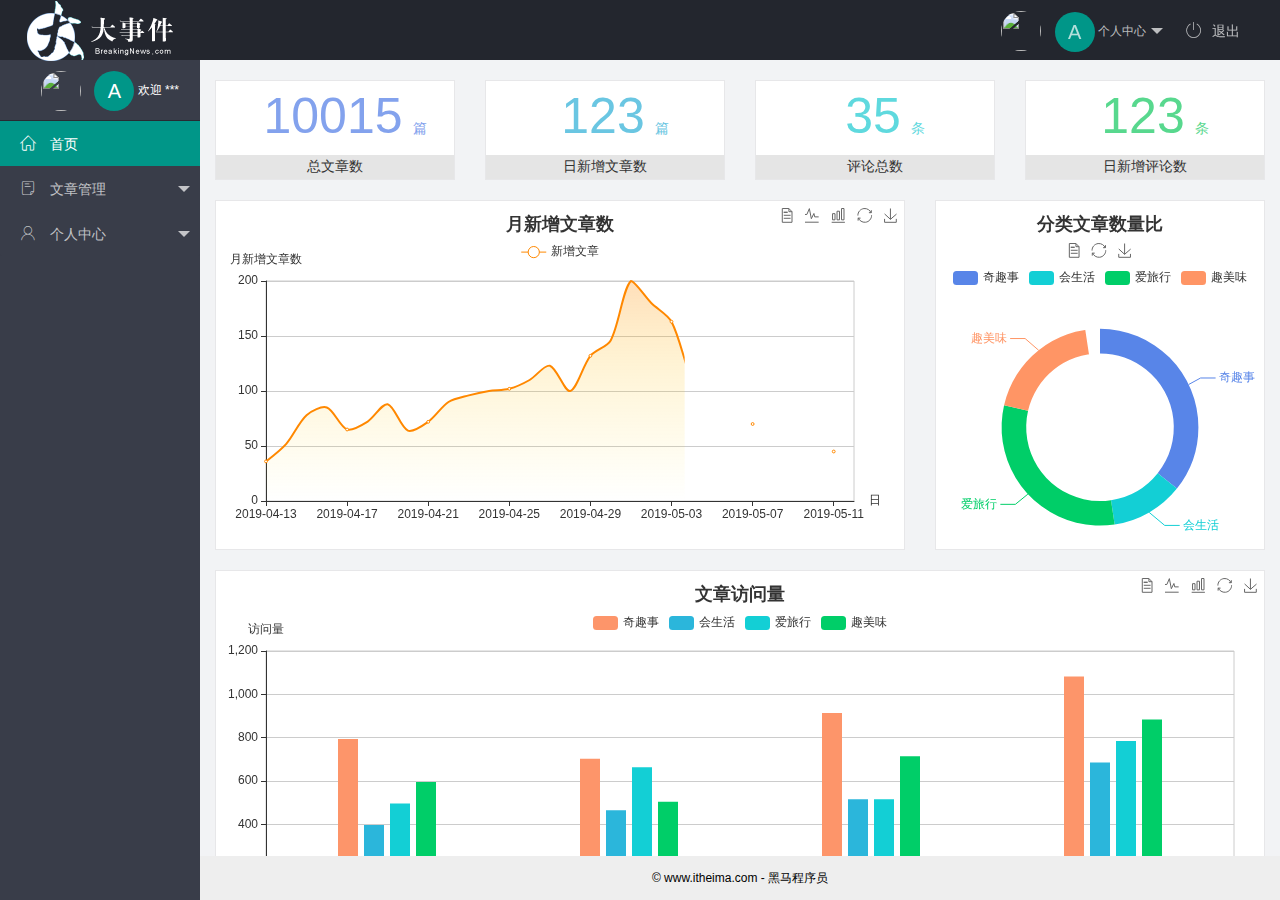
==== commit 7724dcb5: "完善第二部功能" ====
--- a/index.html
+++ b/index.html
@@ -27,8 +27,9 @@
               个人中心
             </a>
             <dl class="layui-nav-child">
-              <dd><a href="">基本资料</a></dd>
-              <dd><a href="">安全设置</a></dd>
+              <dd><a href="/user/user_info.html" target="fm">基本资料</a></dd>
+              <dd><a href="/user/user_avatar.html" target="fm">更换头像</a></dd>
+              <dd><a href="/user/user_pwd.html" target="fm">重置密码</a></dd>
             </dl>
           </li>
           <li class="layui-nav-item">
@@ -71,17 +72,17 @@
              -->
               <dl class="layui-nav-child">
                 <dd>
-                  <a href="javascript:;"
+                  <a href="/article/art_cate.html" target="fm"
                     ><i class="layui-icon layui-icon-app"></i> 文章类别</a
                   >
                 </dd>
                 <dd>
-                  <a href="javascript:;"
+                  <a href="/article/art_list.html" target="fm"
                     ><i class="layui-icon layui-icon-app"></i> 文章列表</a
                   >
                 </dd>
                 <dd>
-                  <a href="javascript:;"
+                  <a href="/article/art_pub.html" target="fm"
                     ><i class="layui-icon layui-icon-app"></i> 发表文章</a
                   >
                 </dd>
@@ -95,17 +96,17 @@
               >
               <dl class="layui-nav-child">
                 <dd>
-                  <a href="javascript:;"
+                  <a href="/user/user_info.html" target="fm"
                     ><i class="layui-icon layui-icon-app"></i> 基本资料</a
                   >
                 </dd>
                 <dd>
-                  <a href="javascript:;"
+                  <a href="./user/user_avatar.html" target="fm"
                     ><i class="layui-icon layui-icon-app"></i> 更换头像</a
                   >
                 </dd>
                 <dd>
-                  <a href="javascript:;"
+                  <a href="/user/user_pwd.html" target="fm"
                     ><i class="layui-icon layui-icon-app"></i> 重置密码</a
                   >
                 </dd>
